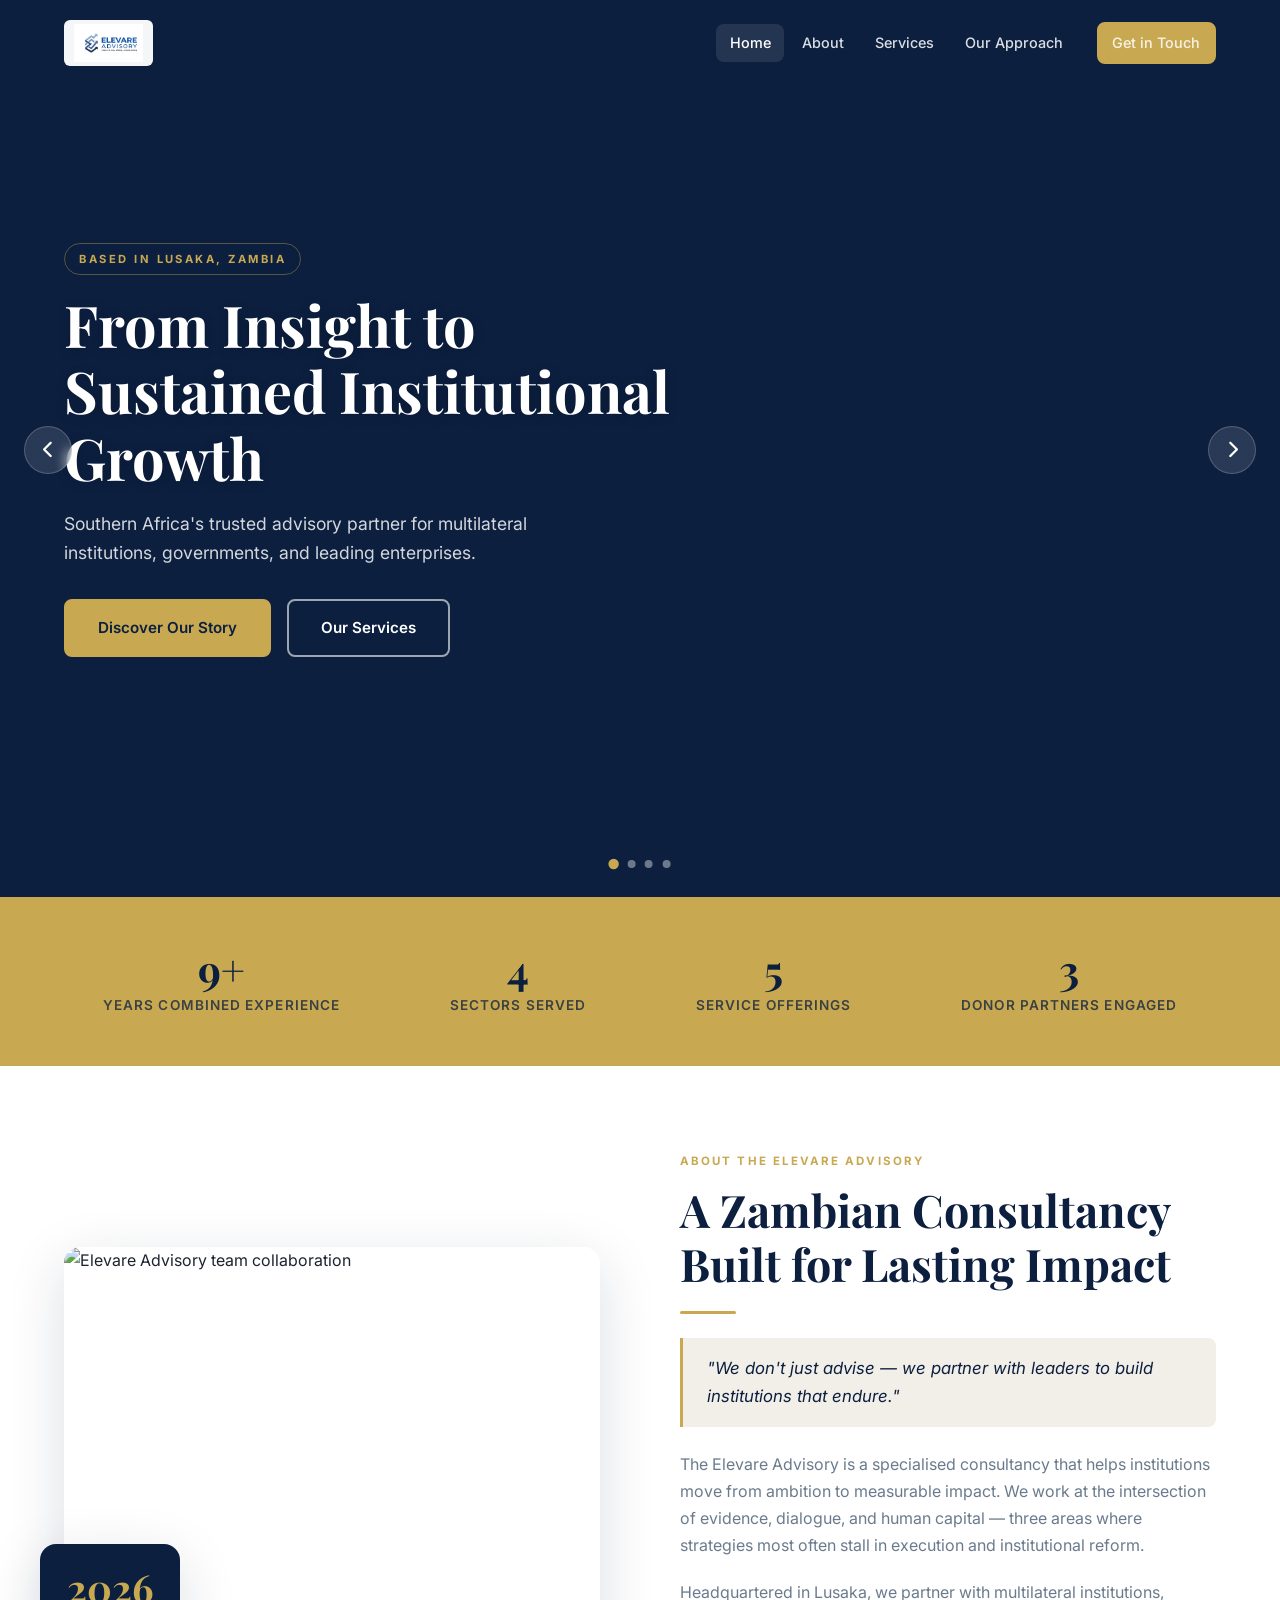
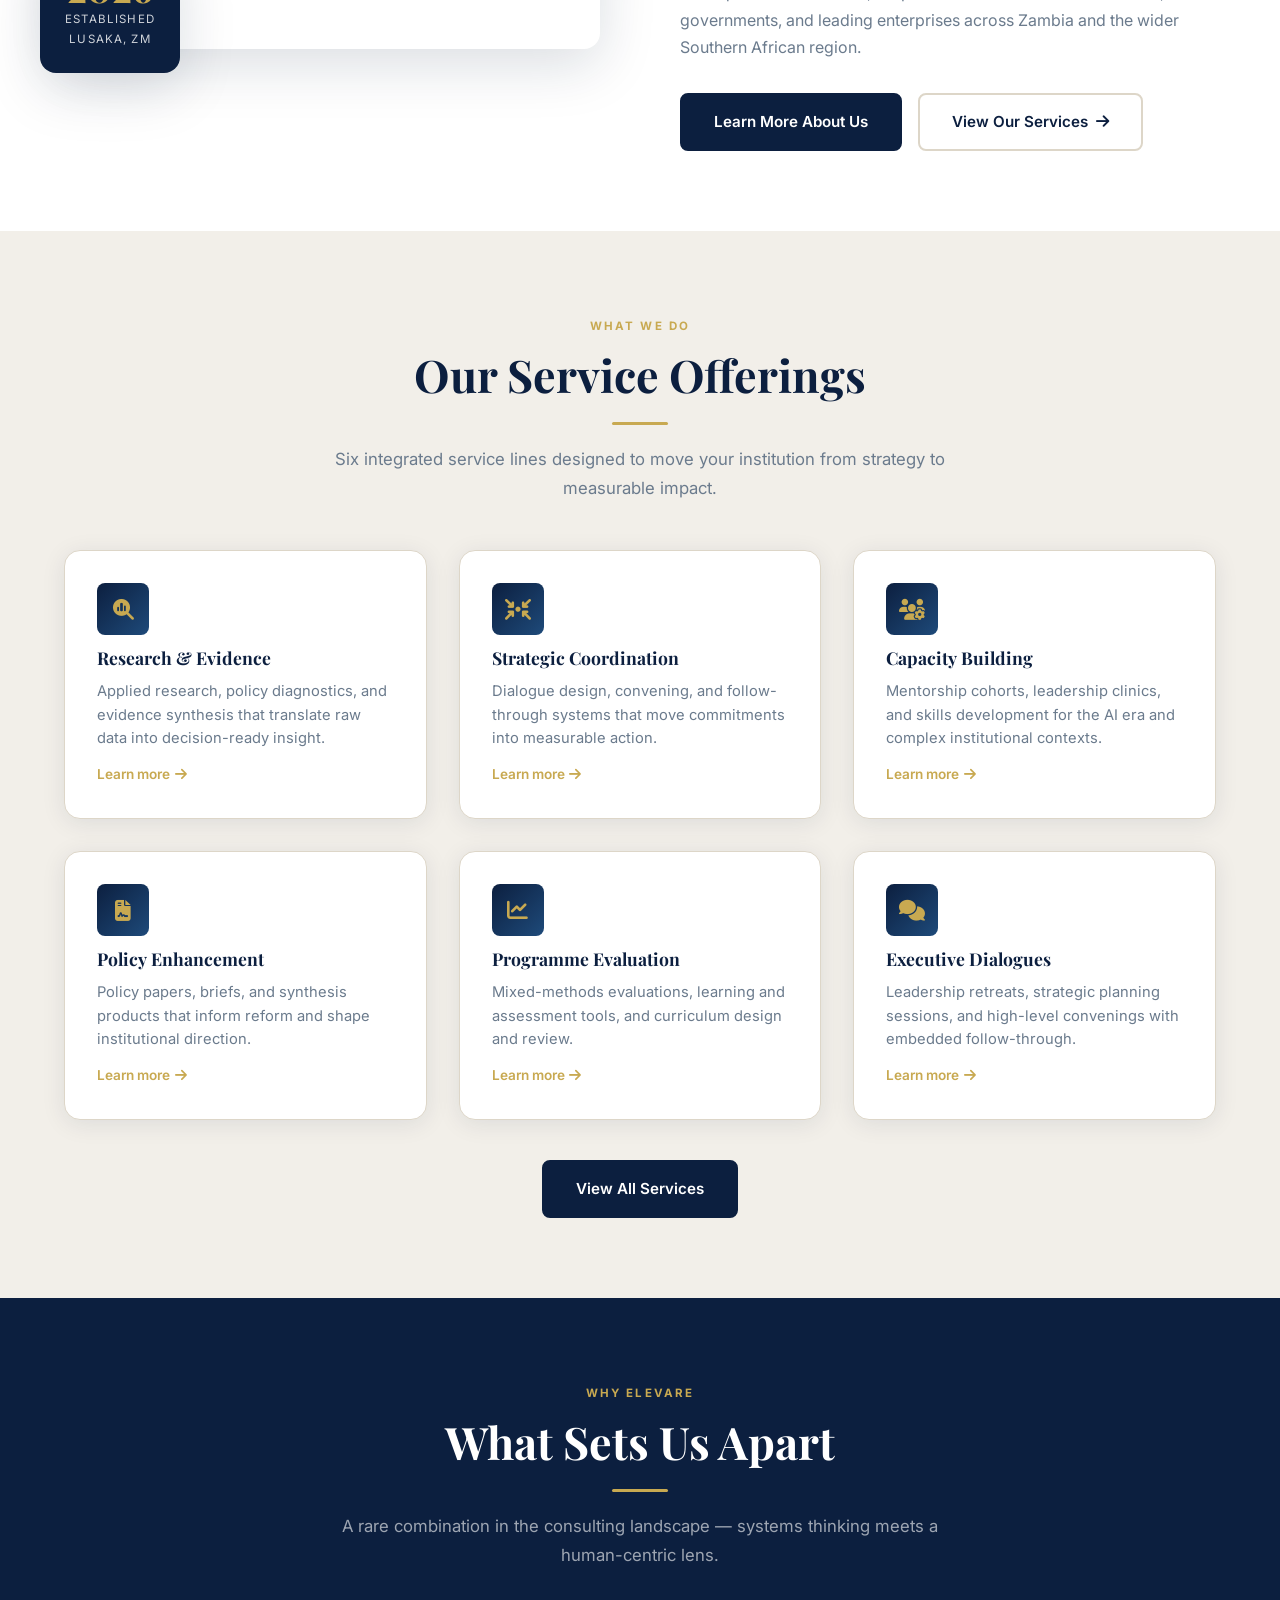
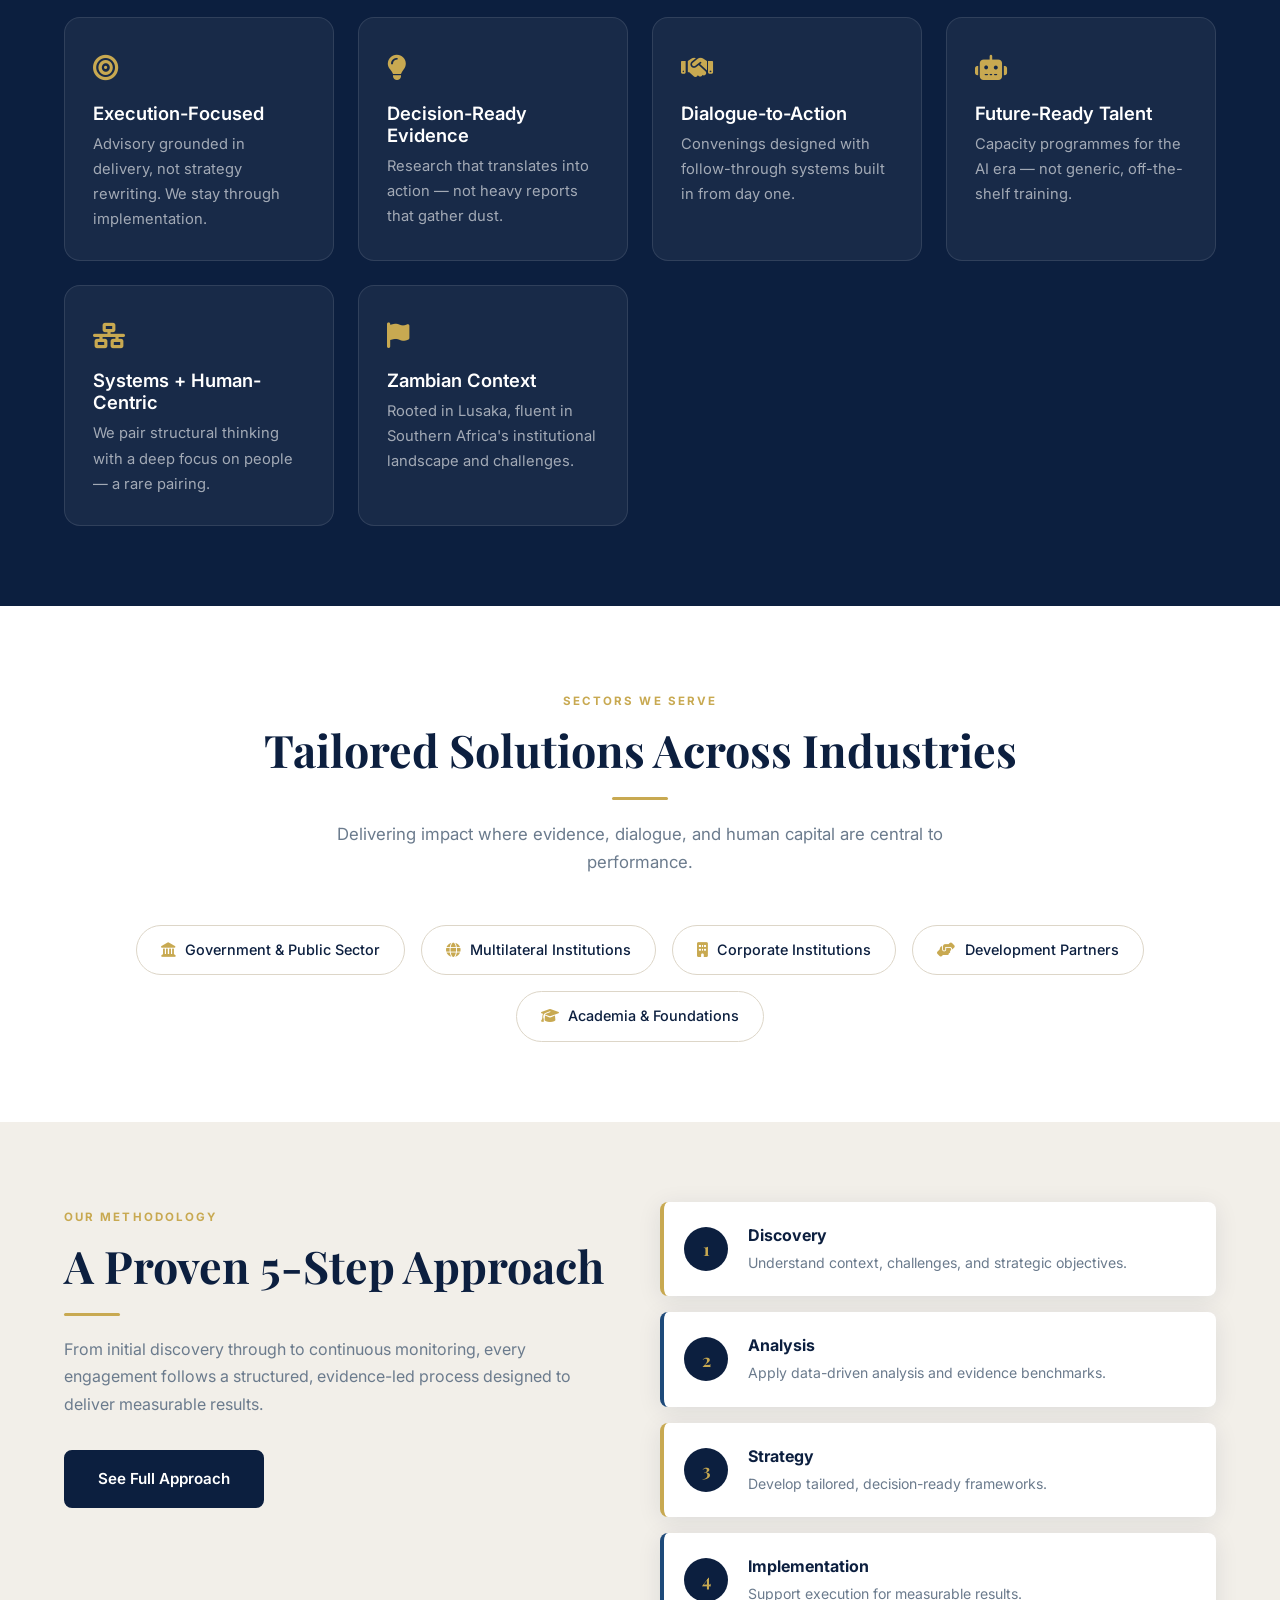
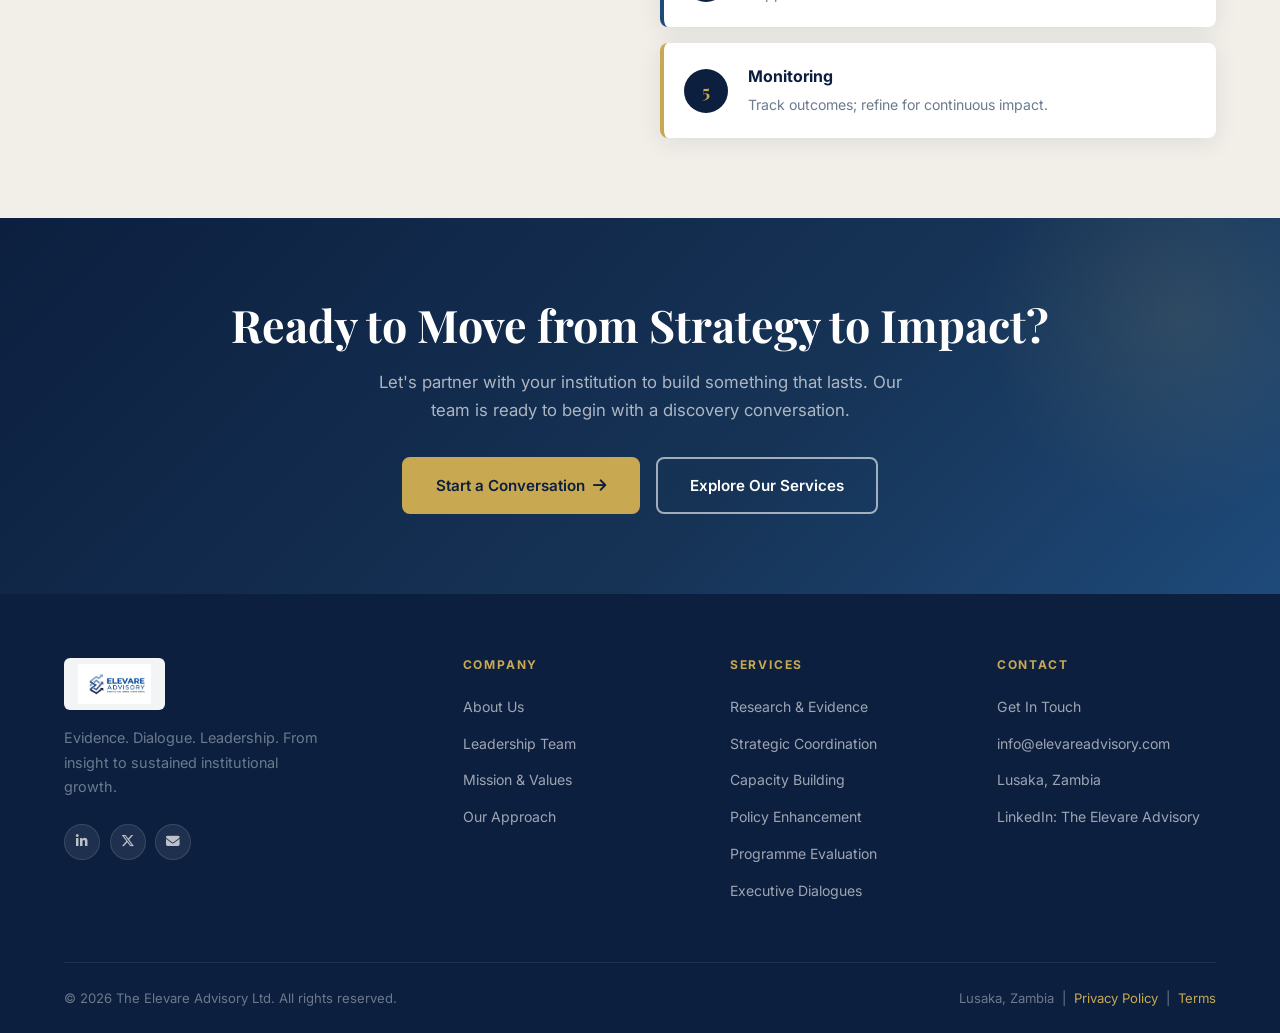
==== index.html @ 8579fd07 "Fix broken image URLs — switch to confirmed free Pexels photos All previous Unsplash slugs were eith" ====
<!DOCTYPE html>
<html lang="en">
<head>
  <meta charset="UTF-8" />
  <meta name="viewport" content="width=device-width, initial-scale=1.0" />
  <title>The Elevare Advisory — Evidence. Dialogue. Leadership.</title>
  <meta name="description" content="Zambia's premier advisory firm delivering evidence-based research, strategic coordination, and human capital development for multilateral institutions and leading enterprises." />
  <link rel="preconnect" href="https://fonts.googleapis.com" />
  <link rel="preconnect" href="https://fonts.gstatic.com" crossorigin />
  <link href="https://fonts.googleapis.com/css2?family=Playfair+Display:wght@400;500;600;700;800&family=Inter:wght@300;400;500;600;700&display=swap" rel="stylesheet" />
  <link rel="stylesheet" href="https://cdnjs.cloudflare.com/ajax/libs/font-awesome/6.5.0/css/all.min.css" />
  <link rel="stylesheet" href="css/style.css" />
</head>
<body>

  <!-- ── NAVIGATION ── -->
  <nav class="navbar">
    <div class="container">
      <div class="nav-inner">
        <a href="index.html" class="nav-logo-wrap">
          <img src="logo.jpg" alt="Elevare Advisory" class="nav-logo-img" />
        </a>
        <div class="nav-links">
          <a href="index.html">Home</a>
          <a href="about.html">About</a>
          <a href="services.html">Services</a>
          <a href="approach.html">Our Approach</a>
          <a href="contact.html" class="btn btn-primary nav-cta">Get in Touch</a>
        </div>
        <button class="hamburger" aria-label="Toggle menu">
          <span></span><span></span><span></span>
        </button>
      </div>
    </div>
  </nav>

  <!-- ── HERO SLIDESHOW ── -->
  <section class="slideshow" aria-label="Hero slideshow">

    <!-- Slide 1 – African businesspeople reviewing charts in modern office -->
    <div class="slide active" style="background-image: url('https://images.pexels.com/photos/30688596/pexels-photo-30688596.jpeg?auto=compress&cs=tinysrgb&w=1920&h=900&fit=crop');">
      <div class="slide-overlay"></div>
      <div class="slide-content">
        <div class="container">
          <div class="slide-text">
            <span class="slide-eyebrow">Based in Lusaka, Zambia</span>
            <h1 class="slide-title">From Insight to Sustained Institutional Growth</h1>
            <p class="slide-desc">Southern Africa's trusted advisory partner for multilateral institutions, governments, and leading enterprises.</p>
            <div class="slide-actions">
              <a href="about.html" class="btn btn-primary">Discover Our Story</a>
              <a href="services.html" class="btn btn-outline">Our Services</a>
            </div>
          </div>
        </div>
      </div>
    </div>

    <!-- Slide 2 – African manager with diverse staff in boardroom -->
    <div class="slide" style="background-image: url('https://images.pexels.com/photos/3869649/pexels-photo-3869649.jpeg?auto=compress&cs=tinysrgb&w=1920&h=900&fit=crop');">
      <div class="slide-overlay"></div>
      <div class="slide-content">
        <div class="container">
          <div class="slide-text">
            <span class="slide-eyebrow">Strategic Advisory</span>
            <h1 class="slide-title">We Don't Just Advise — We Partner with Leaders</h1>
            <p class="slide-desc">Building institutions that endure through evidence-based strategy, sharp coordination, and sustained follow-through.</p>
            <div class="slide-actions">
              <a href="services.html" class="btn btn-primary">Explore Services</a>
              <a href="approach.html" class="btn btn-outline">Our Approach</a>
            </div>
          </div>
        </div>
      </div>
    </div>

    <!-- Slide 3 – African businesspeople reviewing paperwork in modern office -->
    <div class="slide" style="background-image: url('https://images.pexels.com/photos/30677714/pexels-photo-30677714.jpeg?auto=compress&cs=tinysrgb&w=1920&h=900&fit=crop');">
      <div class="slide-overlay"></div>
      <div class="slide-content">
        <div class="container">
          <div class="slide-text">
            <span class="slide-eyebrow">Research &amp; Evidence</span>
            <h1 class="slide-title">Decision-Ready Evidence, Not Heavy Reports</h1>
            <p class="slide-desc">Applied research and policy diagnostics that translate raw data into actionable insight for Zambia and the Southern African region.</p>
            <div class="slide-actions">
              <a href="services.html" class="btn btn-primary">Research Services</a>
              <a href="contact.html" class="btn btn-outline">Engage Us</a>
            </div>
          </div>
        </div>
      </div>
    </div>

    <!-- Slide 4 – Panel discussion with diverse African speakers -->
    <div class="slide" style="background-image: url('https://images.pexels.com/photos/9301288/pexels-photo-9301288.jpeg?auto=compress&cs=tinysrgb&w=1920&h=900&fit=crop');">
      <div class="slide-overlay"></div>
      <div class="slide-content">
        <div class="container">
          <div class="slide-text">
            <span class="slide-eyebrow">Capacity Building</span>
            <h1 class="slide-title">Building Leaders Ready for the AI Era</h1>
            <p class="slide-desc">Mentorship cohorts, leadership clinics, and skills development programmes designed for Zambia's next generation of institutional leaders.</p>
            <div class="slide-actions">
              <a href="services.html" class="btn btn-primary">Capacity Building</a>
              <a href="contact.html" class="btn btn-outline">Start a Conversation</a>
            </div>
          </div>
        </div>
      </div>
    </div>

    <!-- Dots -->
    <div class="slide-dots">
      <button class="dot active" aria-label="Slide 1"></button>
      <button class="dot" aria-label="Slide 2"></button>
      <button class="dot" aria-label="Slide 3"></button>
      <button class="dot" aria-label="Slide 4"></button>
    </div>

    <!-- Arrows -->
    <div class="slide-arrows">
      <button class="slide-arrow slide-prev" aria-label="Previous slide"><i class="fa-solid fa-chevron-left"></i></button>
      <button class="slide-arrow slide-next" aria-label="Next slide"><i class="fa-solid fa-chevron-right"></i></button>
    </div>

    <!-- Progress bar -->
    <div class="slide-progress"><div class="slide-progress-bar"></div></div>
  </section>

  <!-- ── STATS STRIP ── -->
  <div class="stats-strip">
    <div class="container">
      <div class="stats-row">
        <div class="stat">
          <div class="stat-number" data-target="10" data-suffix="+">0+</div>
          <div class="stat-label">Years Combined Experience</div>
        </div>
        <div class="stat">
          <div class="stat-number" data-target="5" data-suffix="">0</div>
          <div class="stat-label">Sectors Served</div>
        </div>
        <div class="stat">
          <div class="stat-number" data-target="6" data-suffix="">0</div>
          <div class="stat-label">Service Offerings</div>
        </div>
        <div class="stat">
          <div class="stat-number" data-target="4" data-suffix="">0</div>
          <div class="stat-label">Donor Partners Engaged</div>
        </div>
      </div>
    </div>
  </div>

  <!-- ── ABOUT SNIPPET ── -->
  <section class="section about-section">
    <div class="container">
      <div class="grid-2">
        <div class="about-image-wrap reveal-left">
          <img class="about-image"
               src="https://images.pexels.com/photos/1367274/pexels-photo-1367274.jpeg?auto=compress&cs=tinysrgb&w=900&h=700&fit=crop"
               alt="Elevare Advisory team collaboration" loading="lazy" />
          <div class="about-badge">
            <div class="about-badge-number">2026</div>
            <div class="about-badge-label">Established<br>Lusaka, ZM</div>
          </div>
        </div>
        <div class="about-text reveal-right">
          <span class="section-label">About The Elevare Advisory</span>
          <h2 class="section-title">A Zambian Consultancy Built for Lasting Impact</h2>
          <div class="gold-line"></div>
          <blockquote>
            "We don't just advise — we partner with leaders to build institutions that endure."
          </blockquote>
          <p>The Elevare Advisory is a specialised consultancy that helps institutions move from ambition to measurable impact. We work at the intersection of evidence, dialogue, and human capital — three areas where strategies most often stall in execution and institutional reform.</p>
          <p>Headquartered in Lusaka, we partner with multilateral institutions, governments, and leading enterprises across Zambia and the wider Southern African region.</p>
          <div style="display:flex; gap:1rem; margin-top:2rem; flex-wrap:wrap;">
            <a href="about.html" class="btn btn-navy">Learn More About Us</a>
            <a href="services.html" class="btn btn-outline" style="border-color:var(--border);color:var(--navy);">View Our Services <i class="fa-solid fa-arrow-right"></i></a>
          </div>
        </div>
      </div>
    </div>
  </section>

  <!-- ── SERVICES ── -->
  <section class="section services-section">
    <div class="container">
      <div class="section-center reveal">
        <span class="section-label">What We Do</span>
        <h2 class="section-title">Our Service Offerings</h2>
        <div class="gold-line gold-line-center"></div>
        <p class="section-intro">Six integrated service lines designed to move your institution from strategy to measurable impact.</p>
      </div>
      <div class="grid-3">
        <div class="service-card reveal reveal-delay-1">
          <div class="service-icon"><i class="fa-solid fa-magnifying-glass-chart"></i></div>
          <h3>Research &amp; Evidence</h3>
          <p>Applied research, policy diagnostics, and evidence synthesis that translate raw data into decision-ready insight.</p>
          <a href="services.html" class="learn-more">Learn more <i class="fa-solid fa-arrow-right"></i></a>
        </div>
        <div class="service-card reveal reveal-delay-2">
          <div class="service-icon"><i class="fa-solid fa-arrows-to-circle"></i></div>
          <h3>Strategic Coordination</h3>
          <p>Dialogue design, convening, and follow-through systems that move commitments into measurable action.</p>
          <a href="services.html" class="learn-more">Learn more <i class="fa-solid fa-arrow-right"></i></a>
        </div>
        <div class="service-card reveal reveal-delay-3">
          <div class="service-icon"><i class="fa-solid fa-users-gear"></i></div>
          <h3>Capacity Building</h3>
          <p>Mentorship cohorts, leadership clinics, and skills development for the AI era and complex institutional contexts.</p>
          <a href="services.html" class="learn-more">Learn more <i class="fa-solid fa-arrow-right"></i></a>
        </div>
        <div class="service-card reveal reveal-delay-1">
          <div class="service-icon"><i class="fa-solid fa-file-contract"></i></div>
          <h3>Policy Enhancement</h3>
          <p>Policy papers, briefs, and synthesis products that inform reform and shape institutional direction.</p>
          <a href="services.html" class="learn-more">Learn more <i class="fa-solid fa-arrow-right"></i></a>
        </div>
        <div class="service-card reveal reveal-delay-2">
          <div class="service-icon"><i class="fa-solid fa-chart-line"></i></div>
          <h3>Programme Evaluation</h3>
          <p>Mixed-methods evaluations, learning and assessment tools, and curriculum design and review.</p>
          <a href="services.html" class="learn-more">Learn more <i class="fa-solid fa-arrow-right"></i></a>
        </div>
        <div class="service-card reveal reveal-delay-3">
          <div class="service-icon"><i class="fa-solid fa-comments"></i></div>
          <h3>Executive Dialogues</h3>
          <p>Leadership retreats, strategic planning sessions, and high-level convenings with embedded follow-through.</p>
          <a href="services.html" class="learn-more">Learn more <i class="fa-solid fa-arrow-right"></i></a>
        </div>
      </div>
      <div style="text-align:center; margin-top:2.5rem;" class="reveal">
        <a href="services.html" class="btn btn-navy">View All Services</a>
      </div>
    </div>
  </section>

  <!-- ── WHY CHOOSE US ── -->
  <section class="section why-section">
    <div class="container">
      <div class="section-center reveal">
        <span class="section-label">Why Elevare</span>
        <h2 class="section-title" style="color:var(--white);">What Sets Us Apart</h2>
        <div class="gold-line gold-line-center"></div>
        <p class="section-intro">A rare combination in the consulting landscape — systems thinking meets a human-centric lens.</p>
      </div>
      <div class="why-grid">
        <div class="why-card reveal reveal-delay-1">
          <div class="why-icon"><i class="fa-solid fa-bullseye"></i></div>
          <h4>Execution-Focused</h4>
          <p>Advisory grounded in delivery, not strategy rewriting. We stay through implementation.</p>
        </div>
        <div class="why-card reveal reveal-delay-2">
          <div class="why-icon"><i class="fa-solid fa-lightbulb"></i></div>
          <h4>Decision-Ready Evidence</h4>
          <p>Research that translates into action — not heavy reports that gather dust.</p>
        </div>
        <div class="why-card reveal reveal-delay-3">
          <div class="why-icon"><i class="fa-solid fa-handshake"></i></div>
          <h4>Dialogue-to-Action</h4>
          <p>Convenings designed with follow-through systems built in from day one.</p>
        </div>
        <div class="why-card reveal reveal-delay-4">
          <div class="why-icon"><i class="fa-solid fa-robot"></i></div>
          <h4>Future-Ready Talent</h4>
          <p>Capacity programmes for the AI era — not generic, off-the-shelf training.</p>
        </div>
        <div class="why-card reveal reveal-delay-5">
          <div class="why-icon"><i class="fa-solid fa-network-wired"></i></div>
          <h4>Systems + Human-Centric</h4>
          <p>We pair structural thinking with a deep focus on people — a rare pairing.</p>
        </div>
        <div class="why-card reveal reveal-delay-1">
          <div class="why-icon"><i class="fa-solid fa-flag"></i></div>
          <h4>Zambian Context</h4>
          <p>Rooted in Lusaka, fluent in Southern Africa's institutional landscape and challenges.</p>
        </div>
      </div>
    </div>
  </section>

  <!-- ── SECTORS ── -->
  <section class="section sectors-section">
    <div class="container section-center">
      <span class="section-label reveal">Sectors We Serve</span>
      <h2 class="section-title reveal">Tailored Solutions Across Industries</h2>
      <div class="gold-line gold-line-center reveal"></div>
      <p class="section-intro reveal">Delivering impact where evidence, dialogue, and human capital are central to performance.</p>
      <div class="sectors-row">
        <div class="sector-chip reveal reveal-delay-1"><i class="fa-solid fa-landmark"></i> Government &amp; Public Sector</div>
        <div class="sector-chip reveal reveal-delay-2"><i class="fa-solid fa-globe"></i> Multilateral Institutions</div>
        <div class="sector-chip reveal reveal-delay-3"><i class="fa-solid fa-building"></i> Corporate Institutions</div>
        <div class="sector-chip reveal reveal-delay-4"><i class="fa-solid fa-hands-helping"></i> Development Partners</div>
        <div class="sector-chip reveal reveal-delay-5"><i class="fa-solid fa-graduation-cap"></i> Academia &amp; Foundations</div>
      </div>
    </div>
  </section>

  <!-- ── OUR APPROACH TEASER ── -->
  <section class="section approach-section" style="background:var(--light);">
    <div class="container">
      <div class="grid-2" style="align-items:start;">
        <div class="reveal-left">
          <span class="section-label">Our Methodology</span>
          <h2 class="section-title">A Proven 5-Step Approach</h2>
          <div class="gold-line"></div>
          <p style="margin-bottom:2rem;">From initial discovery through to continuous monitoring, every engagement follows a structured, evidence-led process designed to deliver measurable results.</p>
          <a href="approach.html" class="btn btn-navy">See Full Approach</a>
        </div>
        <div class="reveal-right">
          <div style="display:flex;flex-direction:column;gap:1rem;">
            <div style="display:flex;align-items:center;gap:1.25rem;background:var(--white);border-radius:var(--radius);padding:1.25rem;box-shadow:var(--shadow);border-left:4px solid var(--gold);">
              <div style="width:44px;height:44px;border-radius:50%;background:var(--navy);color:var(--gold);font-family:'Playfair Display',serif;font-weight:700;font-size:1.1rem;display:flex;align-items:center;justify-content:center;flex-shrink:0;">1</div>
              <div><strong style="color:var(--navy);">Discovery</strong><br><span style="font-size:0.88rem;color:var(--muted);">Understand context, challenges, and strategic objectives.</span></div>
            </div>
            <div style="display:flex;align-items:center;gap:1.25rem;background:var(--white);border-radius:var(--radius);padding:1.25rem;box-shadow:var(--shadow);border-left:4px solid var(--navy-light);">
              <div style="width:44px;height:44px;border-radius:50%;background:var(--navy);color:var(--gold);font-family:'Playfair Display',serif;font-weight:700;font-size:1.1rem;display:flex;align-items:center;justify-content:center;flex-shrink:0;">2</div>
              <div><strong style="color:var(--navy);">Analysis</strong><br><span style="font-size:0.88rem;color:var(--muted);">Apply data-driven analysis and evidence benchmarks.</span></div>
            </div>
            <div style="display:flex;align-items:center;gap:1.25rem;background:var(--white);border-radius:var(--radius);padding:1.25rem;box-shadow:var(--shadow);border-left:4px solid var(--gold);">
              <div style="width:44px;height:44px;border-radius:50%;background:var(--navy);color:var(--gold);font-family:'Playfair Display',serif;font-weight:700;font-size:1.1rem;display:flex;align-items:center;justify-content:center;flex-shrink:0;">3</div>
              <div><strong style="color:var(--navy);">Strategy</strong><br><span style="font-size:0.88rem;color:var(--muted);">Develop tailored, decision-ready frameworks.</span></div>
            </div>
            <div style="display:flex;align-items:center;gap:1.25rem;background:var(--white);border-radius:var(--radius);padding:1.25rem;box-shadow:var(--shadow);border-left:4px solid var(--navy-light);">
              <div style="width:44px;height:44px;border-radius:50%;background:var(--navy);color:var(--gold);font-family:'Playfair Display',serif;font-weight:700;font-size:1.1rem;display:flex;align-items:center;justify-content:center;flex-shrink:0;">4</div>
              <div><strong style="color:var(--navy);">Implementation</strong><br><span style="font-size:0.88rem;color:var(--muted);">Support execution for measurable results.</span></div>
            </div>
            <div style="display:flex;align-items:center;gap:1.25rem;background:var(--white);border-radius:var(--radius);padding:1.25rem;box-shadow:var(--shadow);border-left:4px solid var(--gold);">
              <div style="width:44px;height:44px;border-radius:50%;background:var(--navy);color:var(--gold);font-family:'Playfair Display',serif;font-weight:700;font-size:1.1rem;display:flex;align-items:center;justify-content:center;flex-shrink:0;">5</div>
              <div><strong style="color:var(--navy);">Monitoring</strong><br><span style="font-size:0.88rem;color:var(--muted);">Track outcomes; refine for continuous impact.</span></div>
            </div>
          </div>
        </div>
      </div>
    </div>
  </section>

  <!-- ── CTA BANNER ── -->
  <section class="cta-banner reveal">
    <div class="container">
      <h2>Ready to Move from Strategy to Impact?</h2>
      <p>Let's partner with your institution to build something that lasts. Our team is ready to begin with a discovery conversation.</p>
      <div class="cta-actions">
        <a href="contact.html" class="btn btn-primary">Start a Conversation <i class="fa-solid fa-arrow-right"></i></a>
        <a href="services.html" class="btn btn-outline">Explore Our Services</a>
      </div>
    </div>
  </section>

  <!-- ── FOOTER ── -->
  <footer class="footer">
    <div class="container">
      <div class="footer-grid">
        <div class="footer-brand">
          <img src="logo.jpg" alt="Elevare Advisory" class="footer-logo-img" />
          <p class="footer-tagline">Evidence. Dialogue. Leadership. From insight to sustained institutional growth.</p>
          <div class="footer-social">
            <a href="#" class="social-btn" aria-label="LinkedIn"><i class="fa-brands fa-linkedin-in"></i></a>
            <a href="#" class="social-btn" aria-label="Twitter/X"><i class="fa-brands fa-x-twitter"></i></a>
            <a href="#" class="social-btn" aria-label="Email"><i class="fa-solid fa-envelope"></i></a>
          </div>
        </div>
        <div class="footer-col">
          <h5>Company</h5>
          <ul>
            <li><a href="about.html">About Us</a></li>
            <li><a href="about.html#team">Leadership Team</a></li>
            <li><a href="about.html#values">Mission &amp; Values</a></li>
            <li><a href="approach.html">Our Approach</a></li>
          </ul>
        </div>
        <div class="footer-col">
          <h5>Services</h5>
          <ul>
            <li><a href="services.html">Research &amp; Evidence</a></li>
            <li><a href="services.html">Strategic Coordination</a></li>
            <li><a href="services.html">Capacity Building</a></li>
            <li><a href="services.html">Policy Enhancement</a></li>
            <li><a href="services.html">Programme Evaluation</a></li>
            <li><a href="services.html">Executive Dialogues</a></li>
          </ul>
        </div>
        <div class="footer-col">
          <h5>Contact</h5>
          <ul>
            <li><a href="contact.html">Get In Touch</a></li>
            <li><a href="mailto:info@elevareadvisory.com">info@elevareadvisory.com</a></li>
            <li><a href="#">Lusaka, Zambia</a></li>
            <li><a href="#">LinkedIn: The Elevare Advisory</a></li>
          </ul>
        </div>
      </div>
      <div class="footer-bottom">
        <span>&copy; 2026 The Elevare Advisory Ltd. All rights reserved.</span>
        <span>Lusaka, Zambia &nbsp;|&nbsp; <a href="#">Privacy Policy</a> &nbsp;|&nbsp; <a href="#">Terms</a></span>
      </div>
    </div>
  </footer>

  <script src="js/main.js"></script>
</body>
</html>
---- css/style.css ----
/* ============================================
   THE ELEVARE ADVISORY — Main Stylesheet
   ============================================ */

*, *::before, *::after { box-sizing: border-box; margin: 0; padding: 0; }
html { scroll-behavior: smooth; font-size: 16px; }
body { font-family: 'Inter', sans-serif; color: #1C2430; background: #FAFAF8; line-height: 1.7; -webkit-font-smoothing: antialiased; }
img { max-width: 100%; height: auto; display: block; }
a { text-decoration: none; color: inherit; }
ul { list-style: none; }

/* ── Variables ── */
:root {
  --navy:        #0C1F3F;
  --navy-mid:    #163356;
  --navy-light:  #1E4A7A;
  --gold:        #C8A951;
  --gold-light:  #E8CC7A;
  --gold-dim:    #A8892C;
  --cream:       #FAFAF8;
  --light:       #F2EFE9;
  --border:      #DDD6C8;
  --text:        #1C2430;
  --muted:       #6B7B8D;
  --white:       #FFFFFF;
  --shadow:      0 4px 24px rgba(12,31,63,0.09);
  --shadow-lg:   0 16px 56px rgba(12,31,63,0.15);
  --radius:      8px;
  --radius-lg:   16px;
  --transition:  0.3s ease;
  --max-width:   1200px;
}

/* ── Typography ── */
h1, h2, h3, h4, h5 {
  font-family: 'Playfair Display', serif;
  line-height: 1.2;
  color: var(--navy);
}
h1 { font-size: clamp(2.2rem, 5vw, 3.8rem); }
h2 { font-size: clamp(1.8rem, 3.5vw, 2.8rem); }
h3 { font-size: clamp(1.2rem, 2.5vw, 1.6rem); }
h4 { font-size: 1.15rem; font-family: 'Inter', sans-serif; font-weight: 600; }
p  { color: var(--muted); font-size: 1rem; }

.section-label {
  display: inline-block;
  font-size: 0.72rem;
  font-weight: 700;
  letter-spacing: 0.18em;
  text-transform: uppercase;
  color: var(--gold);
  margin-bottom: 0.75rem;
}
.section-title { margin-bottom: 1rem; }
.section-intro  { color: var(--muted); font-size: 1.05rem; max-width: 620px; margin: 0 auto 3rem; }

/* ── Layout ── */
.container { width: 100%; max-width: var(--max-width); margin: 0 auto; padding: 0 1.5rem; }
.section    { padding: 5rem 0; }
.section-sm { padding: 3.5rem 0; }
.section-center { text-align: center; }
.grid-2 { display: grid; grid-template-columns: 1fr 1fr; gap: 2.5rem; align-items: center; }
.grid-3 { display: grid; grid-template-columns: repeat(3, 1fr); gap: 2rem; }
.grid-4 { display: grid; grid-template-columns: repeat(4, 1fr); gap: 2rem; }

/* ── Buttons ── */
.btn {
  display: inline-flex; align-items: center; gap: 0.5rem;
  padding: 0.875rem 2rem;
  border-radius: var(--radius);
  font-weight: 600; font-size: 0.95rem;
  cursor: pointer; border: 2px solid transparent;
  transition: var(--transition); white-space: nowrap;
}
.btn-primary {
  background: var(--gold); color: var(--navy);
  border-color: var(--gold);
}
.btn-primary:hover { background: var(--gold-dim); border-color: var(--gold-dim); transform: translateY(-2px); box-shadow: 0 8px 24px rgba(200,169,81,0.35); }
.btn-outline {
  background: transparent; color: var(--white);
  border-color: rgba(255,255,255,0.6);
}
.btn-outline:hover { background: rgba(255,255,255,0.1); border-color: var(--white); }
.btn-navy {
  background: var(--navy); color: var(--white);
  border-color: var(--navy);
}
.btn-navy:hover { background: var(--navy-mid); transform: translateY(-2px); }

/* ── Logo ── */
.nav-logo-wrap {
  display: block;
  background: rgba(255,255,255,0.96);
  border-radius: 6px;
  padding: 4px 10px;
  line-height: 0;
  transition: var(--transition);
  flex-shrink: 0;
}
.nav-logo-wrap:hover { background: white; box-shadow: 0 2px 12px rgba(0,0,0,0.15); }
.nav-logo-img { height: 38px; width: auto; display: block; }
.footer-logo-img {
  height: 52px; width: auto;
  background: rgba(255,255,255,0.95);
  border-radius: 6px; padding: 6px 14px;
  display: block; margin-bottom: 1rem;
}

/* ── Navigation ── */
.navbar {
  position: fixed; top: 0; left: 0; right: 0; z-index: 1000;
  padding: 1.25rem 0;
  transition: background 0.4s ease, box-shadow 0.4s ease, padding 0.4s ease;
}
.navbar.scrolled {
  background: var(--navy);
  box-shadow: 0 4px 24px rgba(0,0,0,0.25);
  padding: 0.75rem 0;
}
.nav-inner {
  display: flex; align-items: center; justify-content: space-between;
}
.nav-logo {
  display: flex; flex-direction: column; line-height: 1;
}
.nav-logo-name {
  font-family: 'Playfair Display', serif;
  font-size: 1.45rem; font-weight: 700;
  color: var(--white); letter-spacing: 0.01em;
}
.nav-logo-tag {
  font-size: 0.6rem; font-weight: 600;
  letter-spacing: 0.22em; text-transform: uppercase;
  color: var(--gold); margin-top: 1px;
}
.nav-links {
  display: flex; align-items: center; gap: 0.25rem;
}
.nav-links a {
  color: rgba(255,255,255,0.85);
  font-size: 0.9rem; font-weight: 500;
  padding: 0.4rem 0.85rem;
  border-radius: var(--radius);
  transition: var(--transition);
}
.nav-links a:hover, .nav-links a.active {
  color: var(--white);
  background: rgba(255,255,255,0.1);
}
.nav-cta { margin-left: 1rem; }
.hamburger { display: none; flex-direction: column; gap: 5px; cursor: pointer; padding: 4px; }
.hamburger span { display: block; width: 24px; height: 2px; background: var(--white); border-radius: 2px; transition: var(--transition); }

/* ── Slideshow / Hero ── */
.slideshow {
  position: relative; width: 100%; height: 100vh; min-height: 600px;
  overflow: hidden; background: var(--navy);
}
.slide {
  position: absolute; inset: 0;
  opacity: 0; transition: opacity 1s ease;
  background-size: cover; background-position: center;
}
.slide.active { opacity: 1; }
.slide-overlay {
  position: absolute; inset: 0;
  background: linear-gradient(135deg, rgba(12,31,63,0.82) 0%, rgba(12,31,63,0.55) 60%, rgba(12,31,63,0.35) 100%);
}
.slide-content {
  position: absolute; bottom: 0; left: 0; right: 0; top: 0;
  display: flex; align-items: center;
}
.slide-content .container { width: 100%; }
.slide-text { max-width: 680px; }
.slide-eyebrow {
  display: inline-block; font-size: 0.7rem; font-weight: 700;
  letter-spacing: 0.22em; text-transform: uppercase;
  color: var(--gold); margin-bottom: 1rem;
  padding: 0.35rem 0.9rem;
  border: 1px solid rgba(200,169,81,0.4);
  border-radius: 100px;
  backdrop-filter: blur(4px);
}
.slide-title {
  font-family: 'Playfair Display', serif;
  font-size: clamp(2rem, 5vw, 3.6rem);
  color: var(--white); line-height: 1.15;
  margin-bottom: 1.2rem;
  text-shadow: 0 2px 12px rgba(0,0,0,0.2);
}
.slide-desc {
  font-size: 1.1rem; color: rgba(255,255,255,0.82);
  margin-bottom: 2rem; max-width: 520px; line-height: 1.65;
}
.slide-actions { display: flex; gap: 1rem; flex-wrap: wrap; }

/* Slideshow controls */
.slide-dots {
  position: absolute; bottom: 2rem; left: 50%; transform: translateX(-50%);
  display: flex; gap: 0.6rem; z-index: 10;
}
.dot {
  width: 8px; height: 8px; border-radius: 50%;
  background: rgba(255,255,255,0.4);
  cursor: pointer; transition: var(--transition);
  border: none;
}
.dot.active { background: var(--gold); transform: scale(1.3); }
.slide-arrows {
  position: absolute; top: 50%; transform: translateY(-50%);
  width: 100%; display: flex; justify-content: space-between;
  padding: 0 1.5rem; z-index: 10; pointer-events: none;
}
.slide-arrow {
  pointer-events: all;
  width: 48px; height: 48px; border-radius: 50%;
  background: rgba(255,255,255,0.12);
  backdrop-filter: blur(6px);
  border: 1px solid rgba(255,255,255,0.2);
  color: var(--white); font-size: 1.1rem;
  display: flex; align-items: center; justify-content: center;
  cursor: pointer; transition: var(--transition);
}
.slide-arrow:hover { background: var(--gold); border-color: var(--gold); color: var(--navy); }
.slide-progress {
  position: absolute; bottom: 0; left: 0; right: 0; height: 3px;
  background: rgba(255,255,255,0.15); z-index: 10;
}
.slide-progress-bar {
  height: 100%; background: var(--gold);
  width: 0%; transition: width linear;
}

/* ── Page Hero (inner pages) ── */
.page-hero {
  background: var(--navy);
  padding: 9rem 0 4rem;
  text-align: center;
  position: relative; overflow: hidden;
}
.page-hero::before {
  content: '';
  position: absolute; inset: 0;
  background: radial-gradient(ellipse at 70% 50%, rgba(200,169,81,0.08) 0%, transparent 60%);
}
.page-hero-title { color: var(--white); position: relative; margin-bottom: 1rem; }
.page-hero-sub { color: rgba(255,255,255,0.65); font-size: 1.1rem; max-width: 580px; margin: 0 auto; position: relative; }
.breadcrumb {
  position: relative; margin-bottom: 1.5rem;
  font-size: 0.82rem; color: rgba(255,255,255,0.5);
}
.breadcrumb a { color: var(--gold); }
.breadcrumb span { margin: 0 0.4rem; }

/* ── About Snippet ── */
.about-section { background: var(--white); }
.about-section .grid-2 { gap: 5rem; }
.about-image-wrap { position: relative; }
.about-image {
  width: 100%; aspect-ratio: 4/3;
  object-fit: cover; border-radius: var(--radius-lg);
  box-shadow: var(--shadow-lg);
}
.about-badge {
  position: absolute; bottom: -1.5rem; left: -1.5rem;
  background: var(--navy); color: var(--white);
  padding: 1.5rem; border-radius: var(--radius-lg);
  box-shadow: var(--shadow-lg); text-align: center;
  min-width: 140px;
}
.about-badge-number { font-size: 2.4rem; font-weight: 700; color: var(--gold); font-family: 'Playfair Display', serif; line-height: 1; }
.about-badge-label { font-size: 0.72rem; text-transform: uppercase; letter-spacing: 0.1em; margin-top: 0.25rem; opacity: 0.8; }
.about-text .section-label { margin-top: 0; }
.about-text p { margin-bottom: 1.25rem; }
.about-text blockquote {
  border-left: 3px solid var(--gold);
  padding: 1rem 1.5rem;
  margin: 1.5rem 0;
  background: var(--light);
  border-radius: 0 var(--radius) var(--radius) 0;
  font-style: italic; color: var(--navy); font-size: 1.05rem;
}

/* ── Services ── */
.services-section { background: var(--light); }
.service-card {
  background: var(--white);
  border-radius: var(--radius-lg);
  padding: 2rem;
  box-shadow: var(--shadow);
  transition: var(--transition);
  border: 1px solid var(--border);
  display: flex; flex-direction: column; gap: 0.75rem;
}
.service-card:hover {
  transform: translateY(-6px);
  box-shadow: var(--shadow-lg);
  border-color: var(--gold);
}
.service-icon {
  width: 52px; height: 52px; border-radius: var(--radius);
  background: linear-gradient(135deg, var(--navy), var(--navy-light));
  display: flex; align-items: center; justify-content: center;
  font-size: 1.3rem; color: var(--gold); flex-shrink: 0;
}
.service-card h3 { font-size: 1.1rem; color: var(--navy); margin: 0; }
.service-card p  { font-size: 0.92rem; line-height: 1.6; flex: 1; }
.service-card .learn-more {
  font-size: 0.85rem; font-weight: 600;
  color: var(--gold); display: flex; align-items: center; gap: 0.3rem;
  transition: gap var(--transition);
}
.service-card:hover .learn-more { gap: 0.6rem; }

/* ── Why Choose Us ── */
.why-section { background: var(--navy); }
.why-section .section-label { color: var(--gold); }
.why-section .section-title { color: var(--white); }
.why-section .section-intro { color: rgba(255,255,255,0.6); }
.why-grid { display: grid; grid-template-columns: repeat(auto-fit, minmax(240px,1fr)); gap: 1.5rem; margin-top: 3rem; }
.why-card {
  background: rgba(255,255,255,0.05);
  border: 1px solid rgba(255,255,255,0.1);
  border-radius: var(--radius-lg); padding: 1.75rem;
  transition: var(--transition);
}
.why-card:hover { background: rgba(255,255,255,0.09); border-color: rgba(200,169,81,0.4); }
.why-icon { font-size: 1.6rem; color: var(--gold); margin-bottom: 0.75rem; }
.why-card h4 { color: var(--white); margin-bottom: 0.5rem; }
.why-card p  { color: rgba(255,255,255,0.6); font-size: 0.92rem; }

/* ── Sectors ── */
.sectors-section { background: var(--white); }
.sectors-row { display: flex; flex-wrap: wrap; gap: 1rem; justify-content: center; margin-top: 2.5rem; }
.sector-chip {
  display: flex; align-items: center; gap: 0.6rem;
  padding: 0.75rem 1.5rem;
  border: 1.5px solid var(--border);
  border-radius: 100px;
  font-weight: 500; font-size: 0.9rem; color: var(--navy);
  background: var(--white);
  transition: var(--transition); cursor: default;
}
.sector-chip i { color: var(--gold); }
.sector-chip:hover { border-color: var(--gold); background: var(--light); }

/* ── Approach ── */
.approach-section { background: var(--cream); }
.approach-steps { display: flex; flex-direction: column; gap: 0; position: relative; }
.approach-steps::before {
  content: '';
  position: absolute; left: 28px; top: 56px; bottom: 56px;
  width: 2px; background: linear-gradient(to bottom, var(--gold), var(--navy-light));
}
.approach-step {
  display: flex; gap: 2rem; align-items: flex-start;
  padding: 2rem 0; position: relative;
}
.step-number {
  width: 56px; height: 56px; border-radius: 50%; flex-shrink: 0;
  background: var(--navy);
  display: flex; align-items: center; justify-content: center;
  font-family: 'Playfair Display', serif;
  font-size: 1.2rem; font-weight: 700; color: var(--gold);
  border: 3px solid var(--gold); position: relative; z-index: 1;
  box-shadow: 0 0 0 6px var(--cream);
}
.step-body h3 { color: var(--navy); margin-bottom: 0.4rem; font-size: 1.15rem; }
.step-body p  { font-size: 0.95rem; }

/* ── Team ── */
.team-section { background: var(--light); }
.team-grid { display: grid; grid-template-columns: repeat(auto-fit, minmax(280px, 1fr)); gap: 2rem; margin-top: 3rem; }
.team-card {
  background: var(--white); border-radius: var(--radius-lg);
  overflow: hidden; box-shadow: var(--shadow);
  transition: var(--transition);
  border: 1px solid var(--border);
}
.team-card:hover { transform: translateY(-4px); box-shadow: var(--shadow-lg); }
.team-avatar {
  width: 100%; height: 220px;
  background: linear-gradient(135deg, var(--navy), var(--navy-light));
  display: flex; align-items: center; justify-content: center;
  font-family: 'Playfair Display', serif;
  font-size: 3rem; font-weight: 700; color: var(--gold);
  letter-spacing: 0.05em;
}
.team-info { padding: 1.5rem; }
.team-info h3 { font-size: 1.15rem; margin-bottom: 0.25rem; }
.team-role { font-size: 0.8rem; font-weight: 600; text-transform: uppercase; letter-spacing: 0.1em; color: var(--gold); margin-bottom: 0.75rem; }
.team-info p  { font-size: 0.9rem; }

/* ── MVV ── */
.mvv-section { background: var(--white); }
.mvv-grid { display: grid; grid-template-columns: repeat(3, 1fr); gap: 2rem; margin-top: 3rem; }
.mvv-card {
  padding: 2.5rem 2rem;
  border-radius: var(--radius-lg);
  border-top: 4px solid var(--gold);
  background: var(--light);
  transition: var(--transition);
}
.mvv-card:hover { box-shadow: var(--shadow); }
.mvv-card-type { font-size: 0.7rem; font-weight: 700; letter-spacing: 0.18em; text-transform: uppercase; color: var(--gold); margin-bottom: 0.5rem; }
.mvv-card h3 { margin-bottom: 1rem; color: var(--navy); }
.mvv-card p  { font-size: 0.95rem; }
.mvv-values-list { display: flex; flex-direction: column; gap: 0.5rem; }
.mvv-values-list li {
  display: flex; align-items: flex-start; gap: 0.5rem;
  font-size: 0.92rem; color: var(--muted);
}
.mvv-values-list li i { color: var(--gold); margin-top: 4px; flex-shrink: 0; }

/* ── CTA Banner ── */
.cta-banner {
  background: linear-gradient(135deg, var(--navy) 0%, var(--navy-mid) 60%, var(--navy-light) 100%);
  padding: 5rem 0; text-align: center; position: relative; overflow: hidden;
}
.cta-banner::before {
  content: '';
  position: absolute; top: -100px; right: -100px;
  width: 400px; height: 400px; border-radius: 50%;
  background: radial-gradient(circle, rgba(200,169,81,0.12), transparent 70%);
}
.cta-banner h2 { color: var(--white); margin-bottom: 1rem; }
.cta-banner p  { color: rgba(255,255,255,0.65); max-width: 540px; margin: 0 auto 2rem; font-size: 1.05rem; }
.cta-actions  { display: flex; gap: 1rem; justify-content: center; flex-wrap: wrap; }

/* ── Stats ── */
.stats-strip { background: var(--gold); padding: 3rem 0; }
.stats-row { display: flex; justify-content: space-around; flex-wrap: wrap; gap: 2rem; }
.stat { text-align: center; }
.stat-number { font-family: 'Playfair Display', serif; font-size: 2.6rem; font-weight: 700; color: var(--navy); line-height: 1; }
.stat-label  { font-size: 0.85rem; font-weight: 600; color: var(--navy); opacity: 0.75; margin-top: 0.3rem; text-transform: uppercase; letter-spacing: 0.08em; }

/* ── Contact ── */
.contact-section { background: var(--white); }
.contact-grid { display: grid; grid-template-columns: 1fr 1.5fr; gap: 4rem; align-items: start; }
.contact-info h3 { margin-bottom: 1.5rem; }
.contact-info p  { margin-bottom: 2rem; }
.contact-details { display: flex; flex-direction: column; gap: 1.25rem; }
.contact-item {
  display: flex; align-items: flex-start; gap: 1rem;
}
.contact-item-icon {
  width: 42px; height: 42px; border-radius: var(--radius);
  background: var(--light); flex-shrink: 0;
  display: flex; align-items: center; justify-content: center;
  color: var(--gold); font-size: 1rem;
}
.contact-item-text p { font-size: 0.85rem; margin: 0; }
.contact-item-text strong { color: var(--navy); font-size: 0.9rem; }
.contact-form { background: var(--light); border-radius: var(--radius-lg); padding: 2.5rem; }
.form-row { display: grid; grid-template-columns: 1fr 1fr; gap: 1rem; }
.form-group { display: flex; flex-direction: column; gap: 0.4rem; margin-bottom: 1.25rem; }
.form-group label { font-size: 0.85rem; font-weight: 600; color: var(--navy); }
.form-group input,
.form-group select,
.form-group textarea {
  padding: 0.75rem 1rem;
  border: 1.5px solid var(--border);
  border-radius: var(--radius);
  font-family: inherit; font-size: 0.95rem;
  background: var(--white); color: var(--text);
  transition: border-color var(--transition), box-shadow var(--transition);
  outline: none;
}
.form-group input:focus,
.form-group select:focus,
.form-group textarea:focus {
  border-color: var(--gold);
  box-shadow: 0 0 0 3px rgba(200,169,81,0.15);
}
.form-group textarea { resize: vertical; min-height: 130px; }
.form-group select { cursor: pointer; }
.form-submit { width: 100%; justify-content: center; }
.form-notice { font-size: 0.8rem; color: var(--muted); text-align: center; margin-top: 0.75rem; }

/* ── Footer ── */
.footer { background: var(--navy); color: rgba(255,255,255,0.7); padding: 4rem 0 0; }
.footer-grid { display: grid; grid-template-columns: 1.6fr 1fr 1fr 1fr; gap: 3rem; padding-bottom: 3rem; }
.footer-brand { }
.footer-logo-name { font-family: 'Playfair Display', serif; font-size: 1.4rem; color: var(--white); }
.footer-logo-tag  { font-size: 0.6rem; letter-spacing: 0.22em; text-transform: uppercase; color: var(--gold); }
.footer-tagline   { margin-top: 1rem; font-size: 0.9rem; max-width: 260px; }
.footer-col h5 { font-family: 'Inter', sans-serif; font-size: 0.75rem; font-weight: 700; letter-spacing: 0.15em; text-transform: uppercase; color: var(--gold); margin-bottom: 1.25rem; }
.footer-col ul li { margin-bottom: 0.6rem; }
.footer-col ul li a { font-size: 0.88rem; color: rgba(255,255,255,0.6); transition: color var(--transition); }
.footer-col ul li a:hover { color: var(--gold); }
.footer-social { display: flex; gap: 0.6rem; margin-top: 1.5rem; }
.social-btn {
  width: 36px; height: 36px; border-radius: 50%;
  background: rgba(255,255,255,0.08);
  border: 1px solid rgba(255,255,255,0.12);
  display: flex; align-items: center; justify-content: center;
  color: rgba(255,255,255,0.7); font-size: 0.85rem;
  transition: var(--transition);
}
.social-btn:hover { background: var(--gold); border-color: var(--gold); color: var(--navy); }
.footer-bottom {
  border-top: 1px solid rgba(255,255,255,0.08);
  padding: 1.5rem 0;
  display: flex; justify-content: space-between; align-items: center;
  font-size: 0.82rem; color: rgba(255,255,255,0.4);
  flex-wrap: wrap; gap: 0.5rem;
}
.footer-bottom a { color: var(--gold); }

/* ── Scroll Animations ── */
.reveal {
  opacity: 0; transform: translateY(30px);
  transition: opacity 0.7s ease, transform 0.7s ease;
}
.reveal.visible { opacity: 1; transform: none; }
.reveal-left { opacity: 0; transform: translateX(-40px); transition: opacity 0.7s ease, transform 0.7s ease; }
.reveal-left.visible { opacity: 1; transform: none; }
.reveal-right { opacity: 0; transform: translateX(40px); transition: opacity 0.7s ease, transform 0.7s ease; }
.reveal-right.visible { opacity: 1; transform: none; }
.reveal-delay-1 { transition-delay: 0.1s; }
.reveal-delay-2 { transition-delay: 0.2s; }
.reveal-delay-3 { transition-delay: 0.3s; }
.reveal-delay-4 { transition-delay: 0.4s; }
.reveal-delay-5 { transition-delay: 0.5s; }

/* ── Divider ── */
.gold-line { width: 56px; height: 3px; background: var(--gold); border-radius: 2px; margin: 1.25rem 0; }
.gold-line-center { margin: 1.25rem auto; }

/* ── Mobile Nav ── */
@media (max-width: 900px) {
  .hamburger { display: flex; }
  .nav-links {
    position: fixed; inset: 0; top: 0; background: var(--navy);
    flex-direction: column; justify-content: center; gap: 0.5rem;
    transform: translateX(100%); transition: transform 0.35s ease;
    padding: 2rem; z-index: 999;
  }
  .nav-links.open { transform: translateX(0); }
  .nav-links a { font-size: 1.2rem; padding: 0.75rem 1rem; }
  .nav-cta { margin: 0.5rem 0 0; }
}

/* ── Responsive ── */
@media (max-width: 1024px) {
  .grid-4 { grid-template-columns: repeat(2, 1fr); }
  .footer-grid { grid-template-columns: 1fr 1fr; gap: 2rem; }
}
@media (max-width: 768px) {
  .section { padding: 3.5rem 0; }
  .grid-2 { grid-template-columns: 1fr; }
  .grid-3 { grid-template-columns: 1fr; }
  .mvv-grid { grid-template-columns: 1fr; }
  .contact-grid { grid-template-columns: 1fr; }
  .form-row { grid-template-columns: 1fr; }
  .about-badge { left: 0; bottom: -1rem; }
  .slide-title { font-size: 2rem; }
  .slide-desc { font-size: 0.95rem; }
  .stats-row { gap: 1.5rem; }
  .footer-grid { grid-template-columns: 1fr; gap: 2rem; }
  .footer-bottom { flex-direction: column; text-align: center; }
  .approach-steps::before { display: none; }
  .slide-arrows { display: none; }
}
@media (max-width: 480px) {
  .grid-4 { grid-template-columns: 1fr; }
  .cta-actions { flex-direction: column; align-items: center; }
}
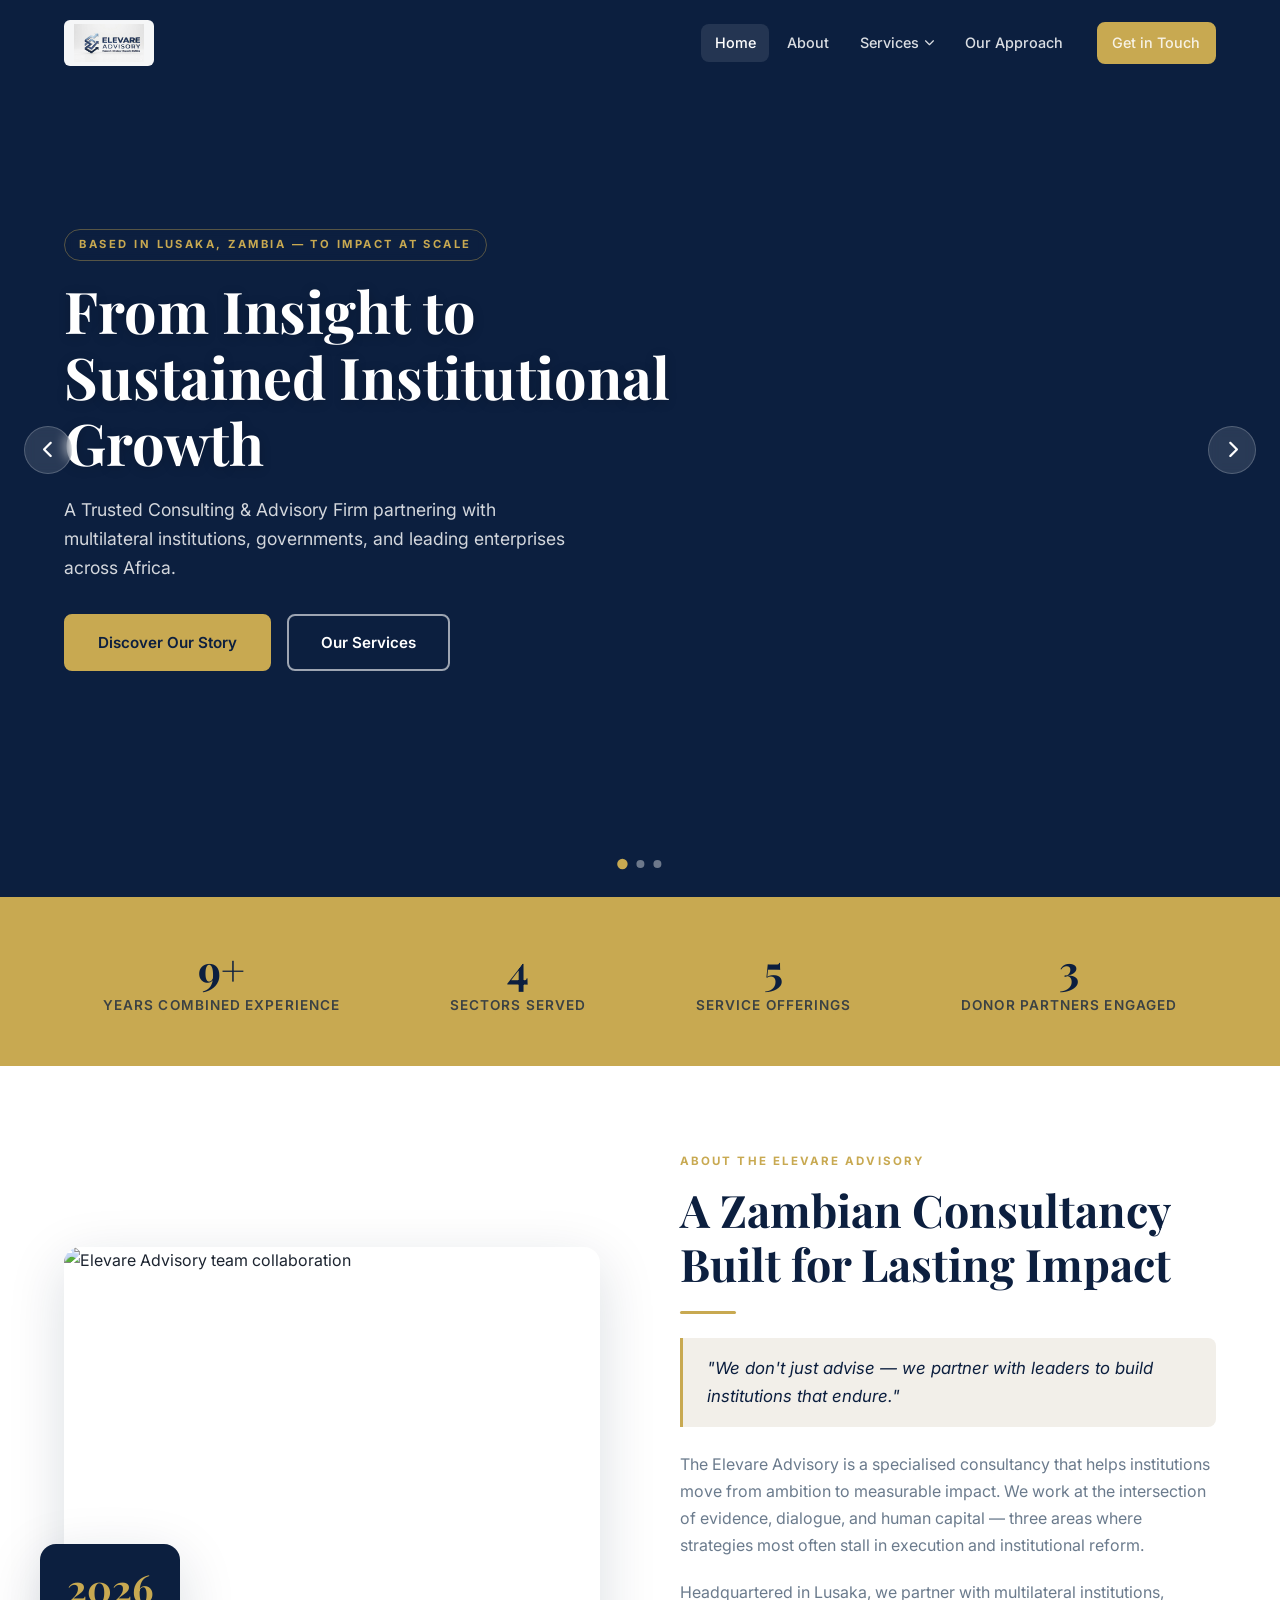
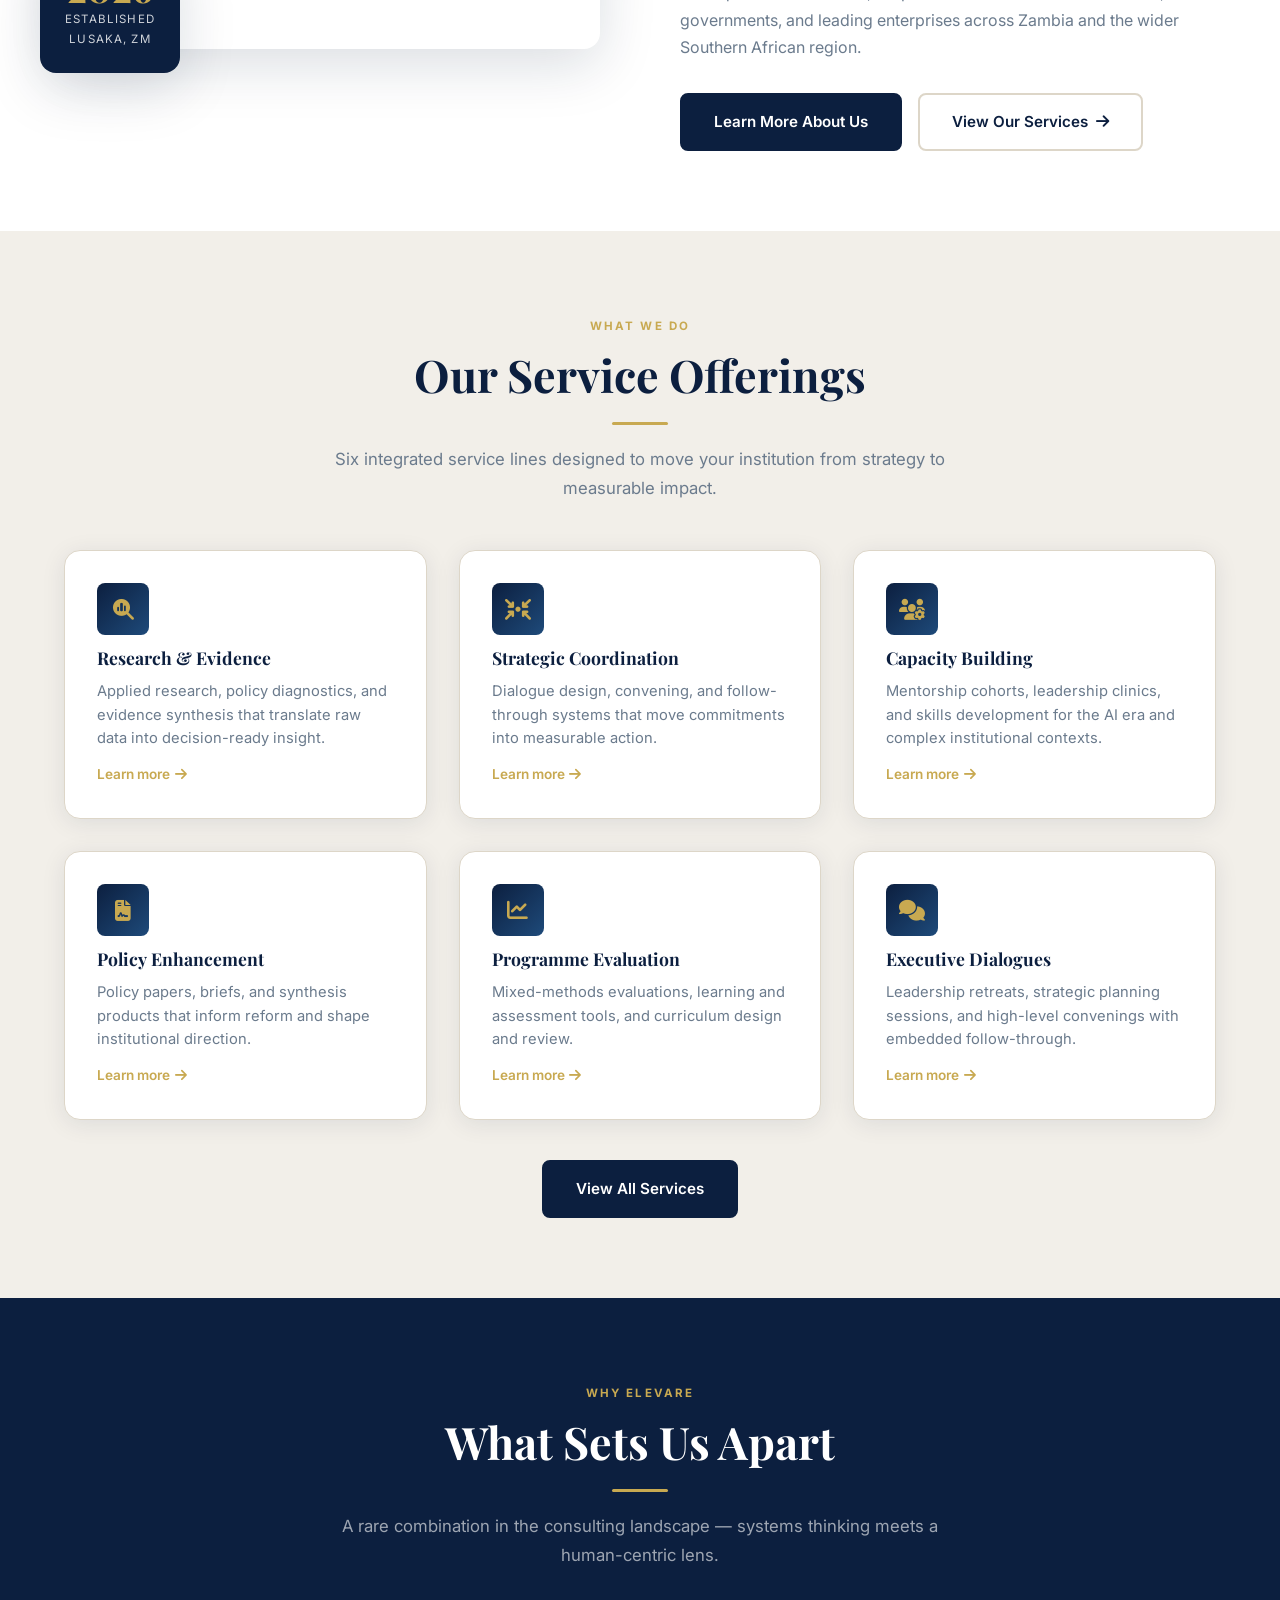
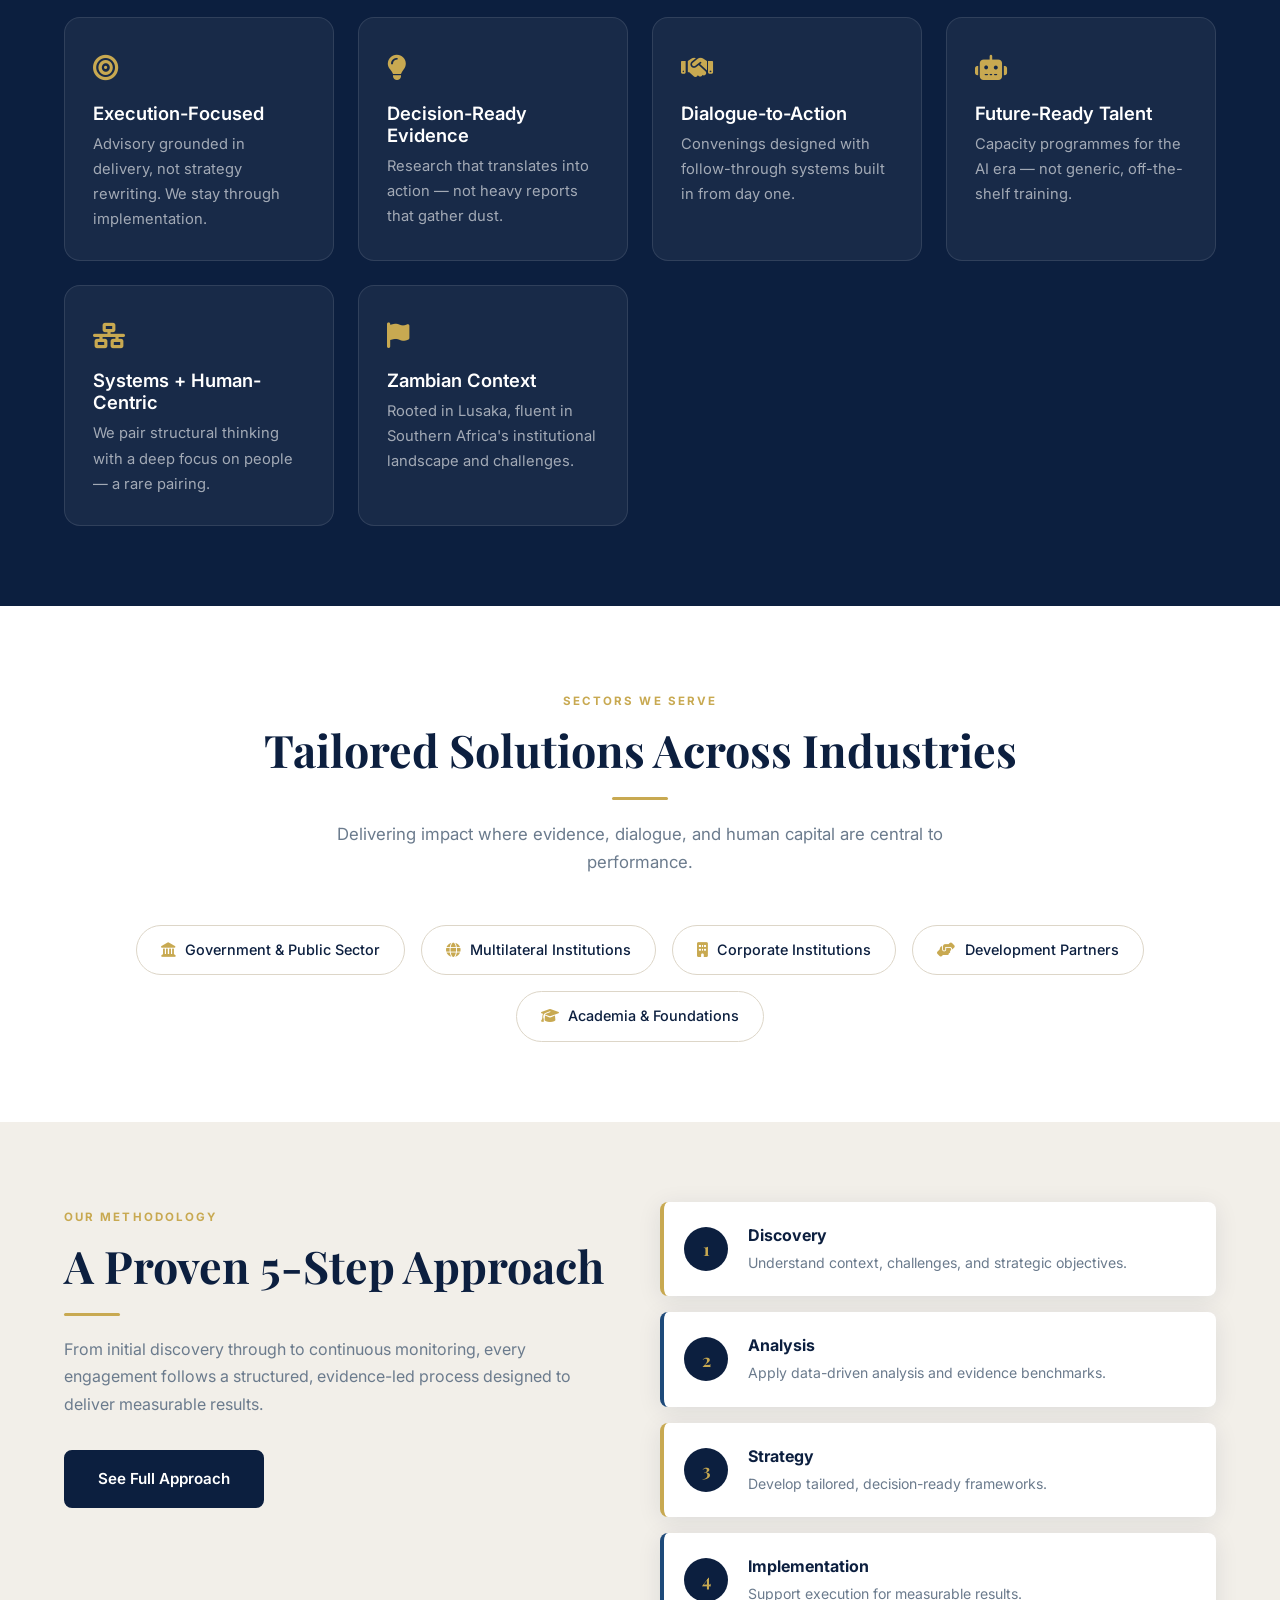
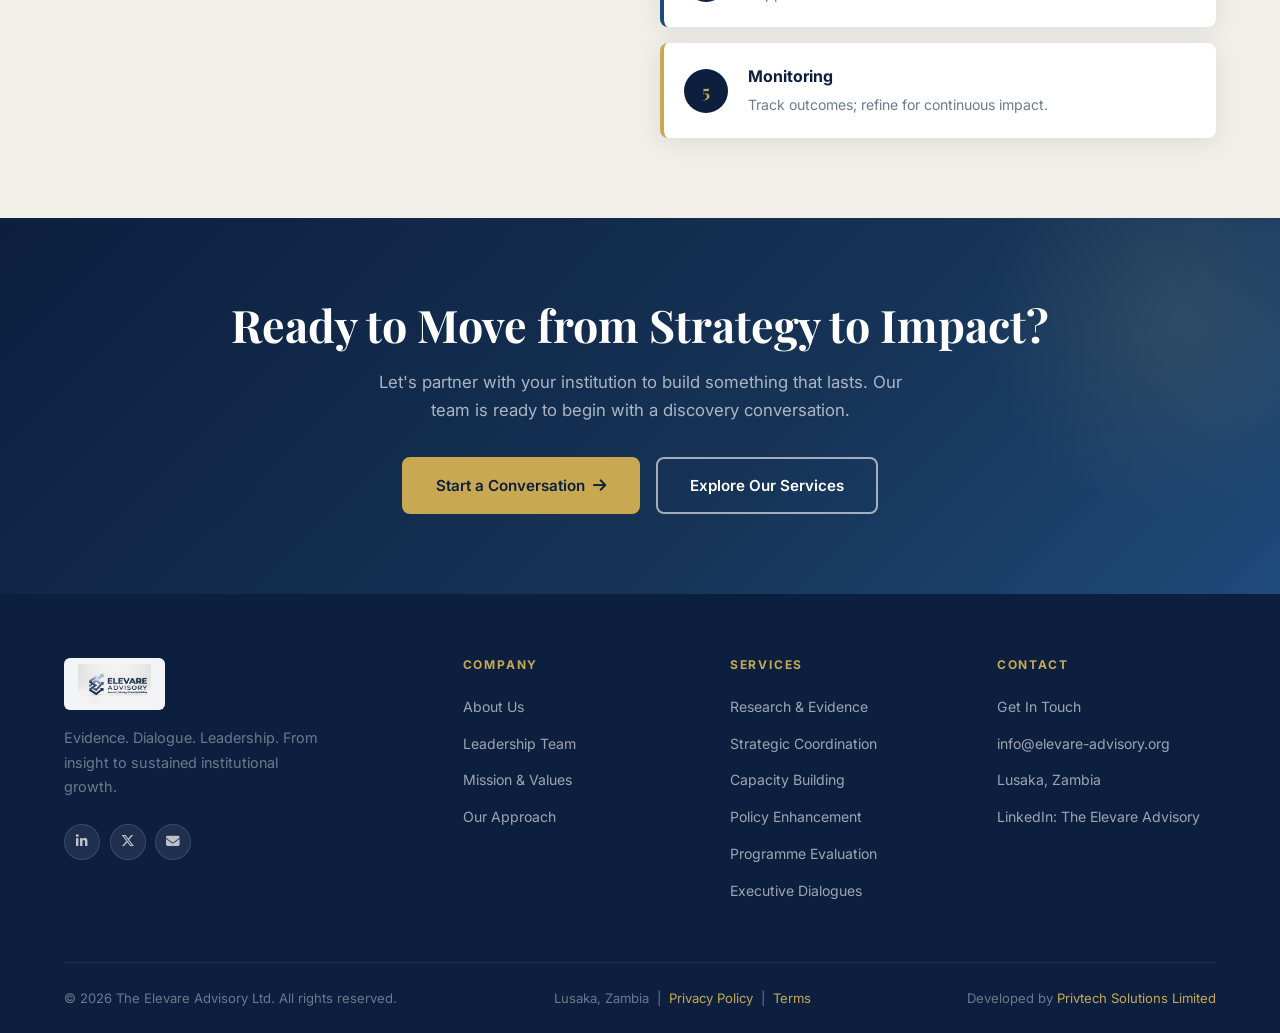
==== commit 826c7d5b: "Update site: new logo, founder photos, homepage messaging, services content, email domain - Replace " ====
--- a/index.html
+++ b/index.html
@@ -23,7 +23,17 @@
         <div class="nav-links">
           <a href="index.html">Home</a>
           <a href="about.html">About</a>
-          <a href="services.html">Services</a>
+          <div class="nav-dropdown-wrap">
+            <a href="services.html" class="nav-dropdown-trigger">Services <i class="fa-solid fa-chevron-down nav-chevron"></i></a>
+            <div class="nav-dropdown">
+              <a href="services.html">Research &amp; Evidence</a>
+              <a href="services.html">Strategic Coordination</a>
+              <a href="services.html">Capacity Building</a>
+              <a href="services.html">Policy Enhancement</a>
+              <a href="services.html">Programme Evaluation</a>
+              <a href="services.html">Executive Dialogues</a>
+            </div>
+          </div>
           <a href="approach.html">Our Approach</a>
           <a href="contact.html" class="btn btn-primary nav-cta">Get in Touch</a>
         </div>
@@ -43,9 +53,9 @@
       <div class="slide-content">
         <div class="container">
           <div class="slide-text">
-            <span class="slide-eyebrow">Based in Lusaka, Zambia</span>
+            <span class="slide-eyebrow">Based in Lusaka, Zambia — To Impact at Scale</span>
             <h1 class="slide-title">From Insight to Sustained Institutional Growth</h1>
-            <p class="slide-desc">Southern Africa's trusted advisory partner for multilateral institutions, governments, and leading enterprises.</p>
+            <p class="slide-desc">A Trusted Consulting &amp; Advisory Firm partnering with multilateral institutions, governments, and leading enterprises across Africa.</p>
             <div class="slide-actions">
               <a href="about.html" class="btn btn-primary">Discover Our Story</a>
               <a href="services.html" class="btn btn-outline">Our Services</a>
@@ -55,25 +65,7 @@
       </div>
     </div>
 
-    <!-- Slide 2 – African manager with diverse staff in boardroom -->
-    <div class="slide" style="background-image: url('https://images.pexels.com/photos/3869649/pexels-photo-3869649.jpeg?auto=compress&cs=tinysrgb&w=1920&h=900&fit=crop');">
-      <div class="slide-overlay"></div>
-      <div class="slide-content">
-        <div class="container">
-          <div class="slide-text">
-            <span class="slide-eyebrow">Strategic Advisory</span>
-            <h1 class="slide-title">We Don't Just Advise — We Partner with Leaders</h1>
-            <p class="slide-desc">Building institutions that endure through evidence-based strategy, sharp coordination, and sustained follow-through.</p>
-            <div class="slide-actions">
-              <a href="services.html" class="btn btn-primary">Explore Services</a>
-              <a href="approach.html" class="btn btn-outline">Our Approach</a>
-            </div>
-          </div>
-        </div>
-      </div>
-    </div>
-
-    <!-- Slide 3 – African businesspeople reviewing paperwork in modern office -->
+    <!-- Slide 2 – African businesspeople reviewing paperwork in modern office -->
     <div class="slide" style="background-image: url('https://images.pexels.com/photos/30677714/pexels-photo-30677714.jpeg?auto=compress&cs=tinysrgb&w=1920&h=900&fit=crop');">
       <div class="slide-overlay"></div>
       <div class="slide-content">
@@ -81,7 +73,7 @@
           <div class="slide-text">
             <span class="slide-eyebrow">Research &amp; Evidence</span>
             <h1 class="slide-title">Decision-Ready Evidence, Not Heavy Reports</h1>
-            <p class="slide-desc">Applied research and policy diagnostics that translate raw data into actionable insight for Zambia and the Southern African region.</p>
+            <p class="slide-desc">Applied research and policy diagnostics that translate data into actionable insights for Zambia and Southern Africa.</p>
             <div class="slide-actions">
               <a href="services.html" class="btn btn-primary">Research Services</a>
               <a href="contact.html" class="btn btn-outline">Engage Us</a>
@@ -91,15 +83,15 @@
       </div>
     </div>
 
-    <!-- Slide 4 – Panel discussion with diverse African speakers -->
+    <!-- Slide 3 – Panel discussion with diverse African speakers -->
     <div class="slide" style="background-image: url('https://images.pexels.com/photos/9301288/pexels-photo-9301288.jpeg?auto=compress&cs=tinysrgb&w=1920&h=900&fit=crop');">
       <div class="slide-overlay"></div>
       <div class="slide-content">
         <div class="container">
           <div class="slide-text">
             <span class="slide-eyebrow">Capacity Building</span>
-            <h1 class="slide-title">Building Leaders Ready for the AI Era</h1>
-            <p class="slide-desc">Mentorship cohorts, leadership clinics, and skills development programmes designed for Zambia's next generation of institutional leaders.</p>
+            <h1 class="slide-title">Building a Future-Proof Workforce — Leaders Ready for the AI Era</h1>
+            <p class="slide-desc">Mentorship Cohorts, Leadership clinics, and Skills development programmes designed for Zambia's next generation of institutional leaders and the future of work.</p>
             <div class="slide-actions">
               <a href="services.html" class="btn btn-primary">Capacity Building</a>
               <a href="contact.html" class="btn btn-outline">Start a Conversation</a>
@@ -114,7 +106,6 @@
       <button class="dot active" aria-label="Slide 1"></button>
       <button class="dot" aria-label="Slide 2"></button>
       <button class="dot" aria-label="Slide 3"></button>
-      <button class="dot" aria-label="Slide 4"></button>
     </div>
 
     <!-- Arrows -->
@@ -384,7 +375,7 @@
           <h5>Contact</h5>
           <ul>
             <li><a href="contact.html">Get In Touch</a></li>
-            <li><a href="mailto:info@elevareadvisory.com">info@elevareadvisory.com</a></li>
+            <li><a href="mailto:info@elevare-advisory.org">info@elevare-advisory.org</a></li>
             <li><a href="#">Lusaka, Zambia</a></li>
             <li><a href="#">LinkedIn: The Elevare Advisory</a></li>
           </ul>
@@ -393,6 +384,7 @@
       <div class="footer-bottom">
         <span>&copy; 2026 The Elevare Advisory Ltd. All rights reserved.</span>
         <span>Lusaka, Zambia &nbsp;|&nbsp; <a href="#">Privacy Policy</a> &nbsp;|&nbsp; <a href="#">Terms</a></span>
+        <span>Developed by <a href="https://www.privtech.net" target="_blank" rel="noopener noreferrer">Privtech Solutions Limited</a></span>
       </div>
     </div>
   </footer>
--- a/css/style.css
+++ b/css/style.css
@@ -153,6 +153,40 @@
 .hamburger { display: none; flex-direction: column; gap: 5px; cursor: pointer; padding: 4px; }
 .hamburger span { display: block; width: 24px; height: 2px; background: var(--white); border-radius: 2px; transition: var(--transition); }
 
+/* ── Nav Dropdown ── */
+.nav-dropdown-wrap { position: relative; }
+.nav-dropdown-trigger {
+  display: flex; align-items: center; gap: 0.3rem;
+  color: rgba(255,255,255,0.85); font-size: 0.9rem; font-weight: 500;
+  padding: 0.4rem 0.85rem; border-radius: var(--radius);
+  transition: var(--transition); cursor: pointer;
+}
+.nav-dropdown-trigger:hover, .nav-dropdown-wrap:hover .nav-dropdown-trigger {
+  color: var(--white); background: rgba(255,255,255,0.1);
+}
+.nav-chevron { font-size: 0.65rem; transition: transform 0.3s; }
+.nav-dropdown-wrap:hover .nav-chevron { transform: rotate(180deg); }
+.nav-dropdown {
+  position: absolute; top: calc(100% + 0.4rem); left: 50%;
+  transform: translateX(-50%);
+  min-width: 230px; background: var(--navy-mid);
+  border-radius: var(--radius); box-shadow: var(--shadow-lg);
+  border: 1px solid rgba(255,255,255,0.12);
+  opacity: 0; visibility: hidden;
+  transition: opacity 0.25s ease, visibility 0.25s ease;
+  padding: 0.4rem 0; z-index: 200;
+}
+.nav-dropdown-wrap:hover .nav-dropdown { opacity: 1; visibility: visible; }
+.nav-dropdown a {
+  display: block; padding: 0.55rem 1.2rem;
+  color: rgba(255,255,255,0.82); font-size: 0.875rem; font-weight: 500;
+  border-radius: 0; background: none;
+}
+.nav-dropdown a:hover { background: rgba(255,255,255,0.1); color: var(--white); }
+
+/* ── Team Photo ── */
+.team-photo { width: 100%; height: 220px; object-fit: cover; object-position: top; display: block; }
+
 /* ── Slideshow / Hero ── */
 .slideshow {
   position: relative; width: 100%; height: 100vh; min-height: 600px;
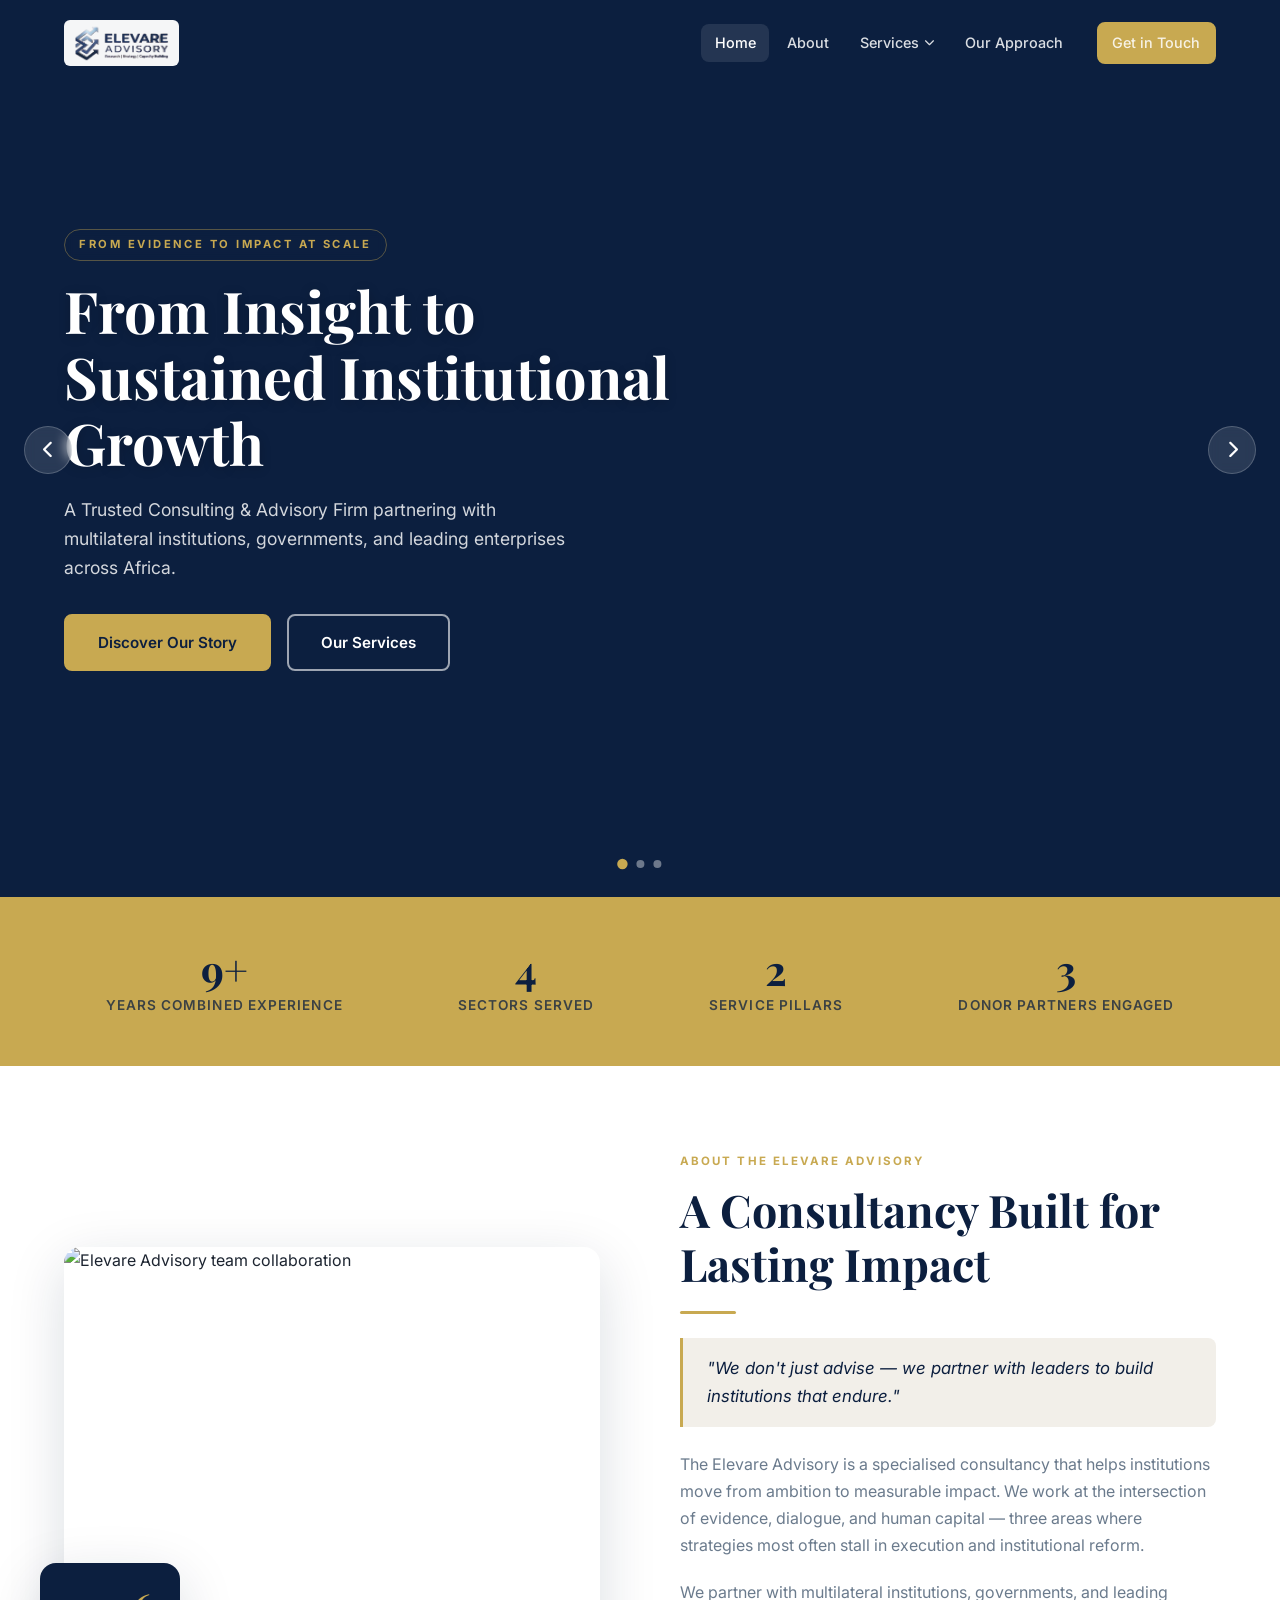
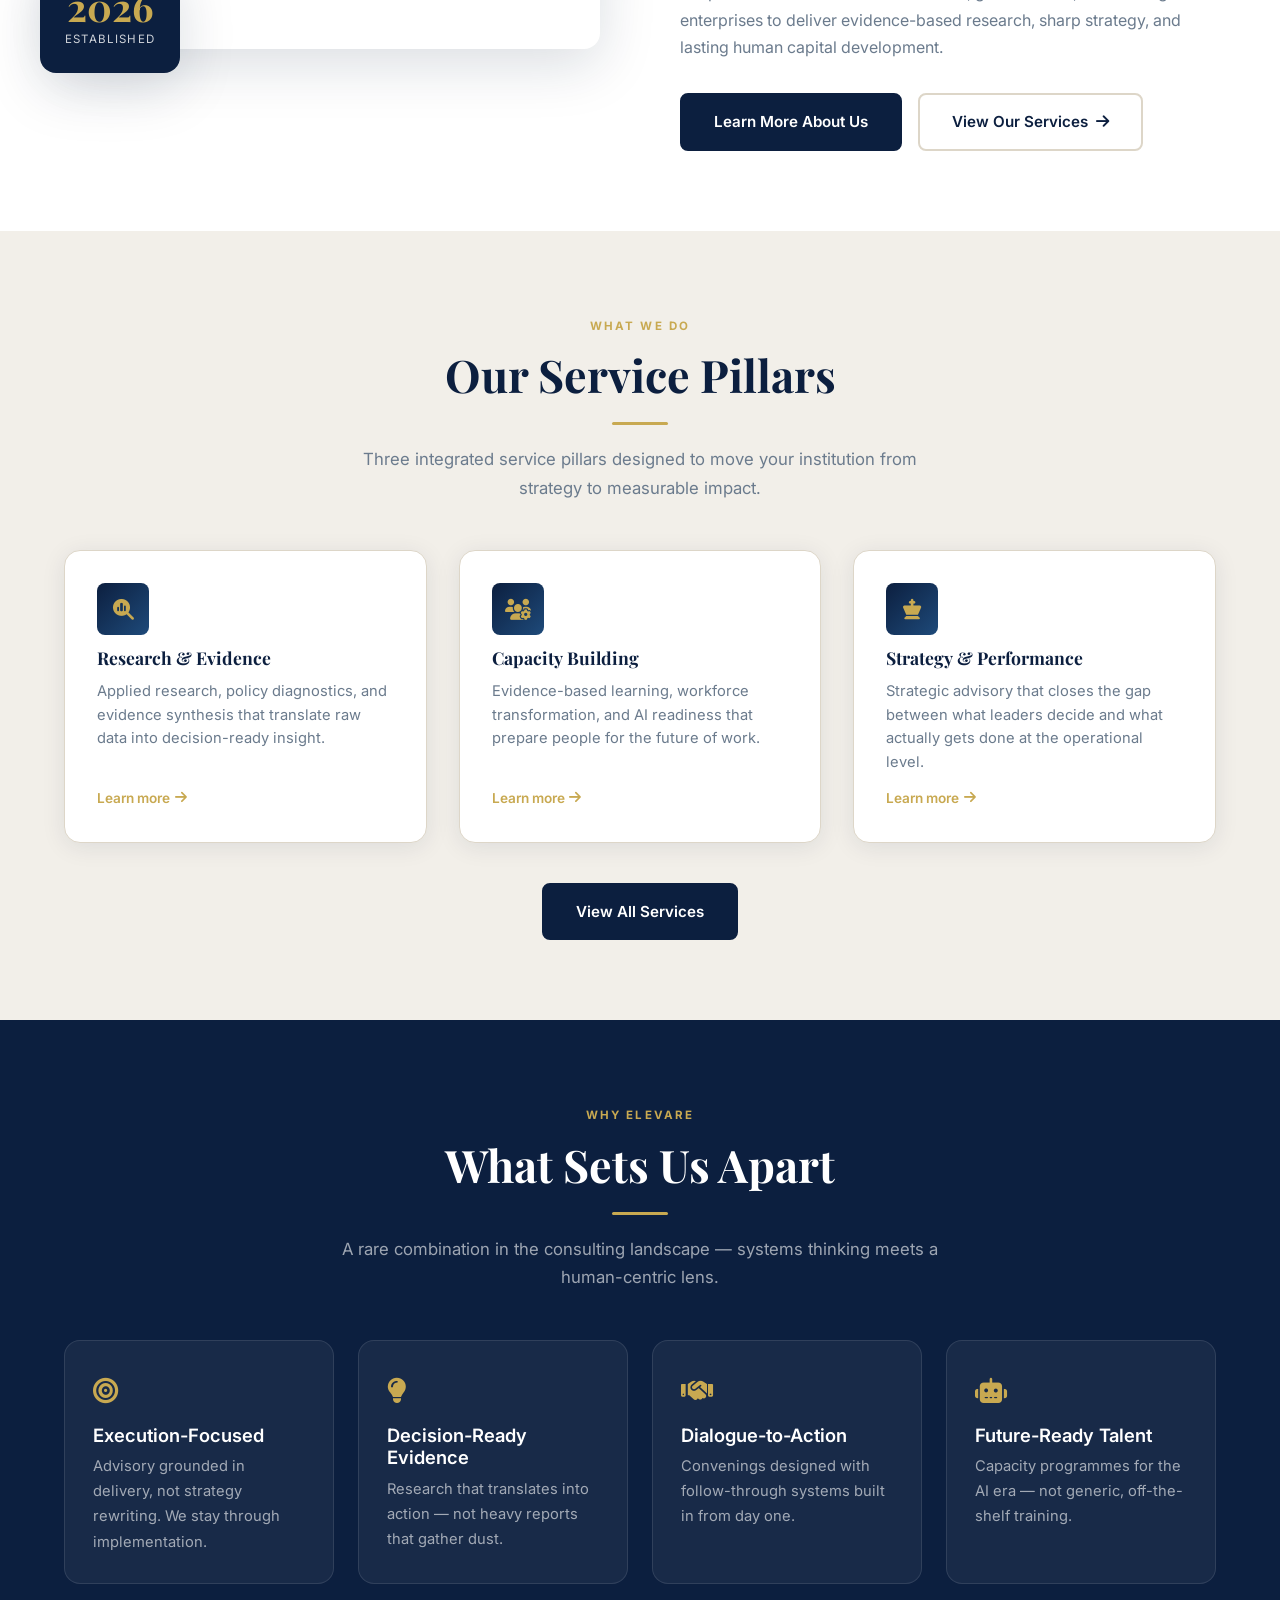
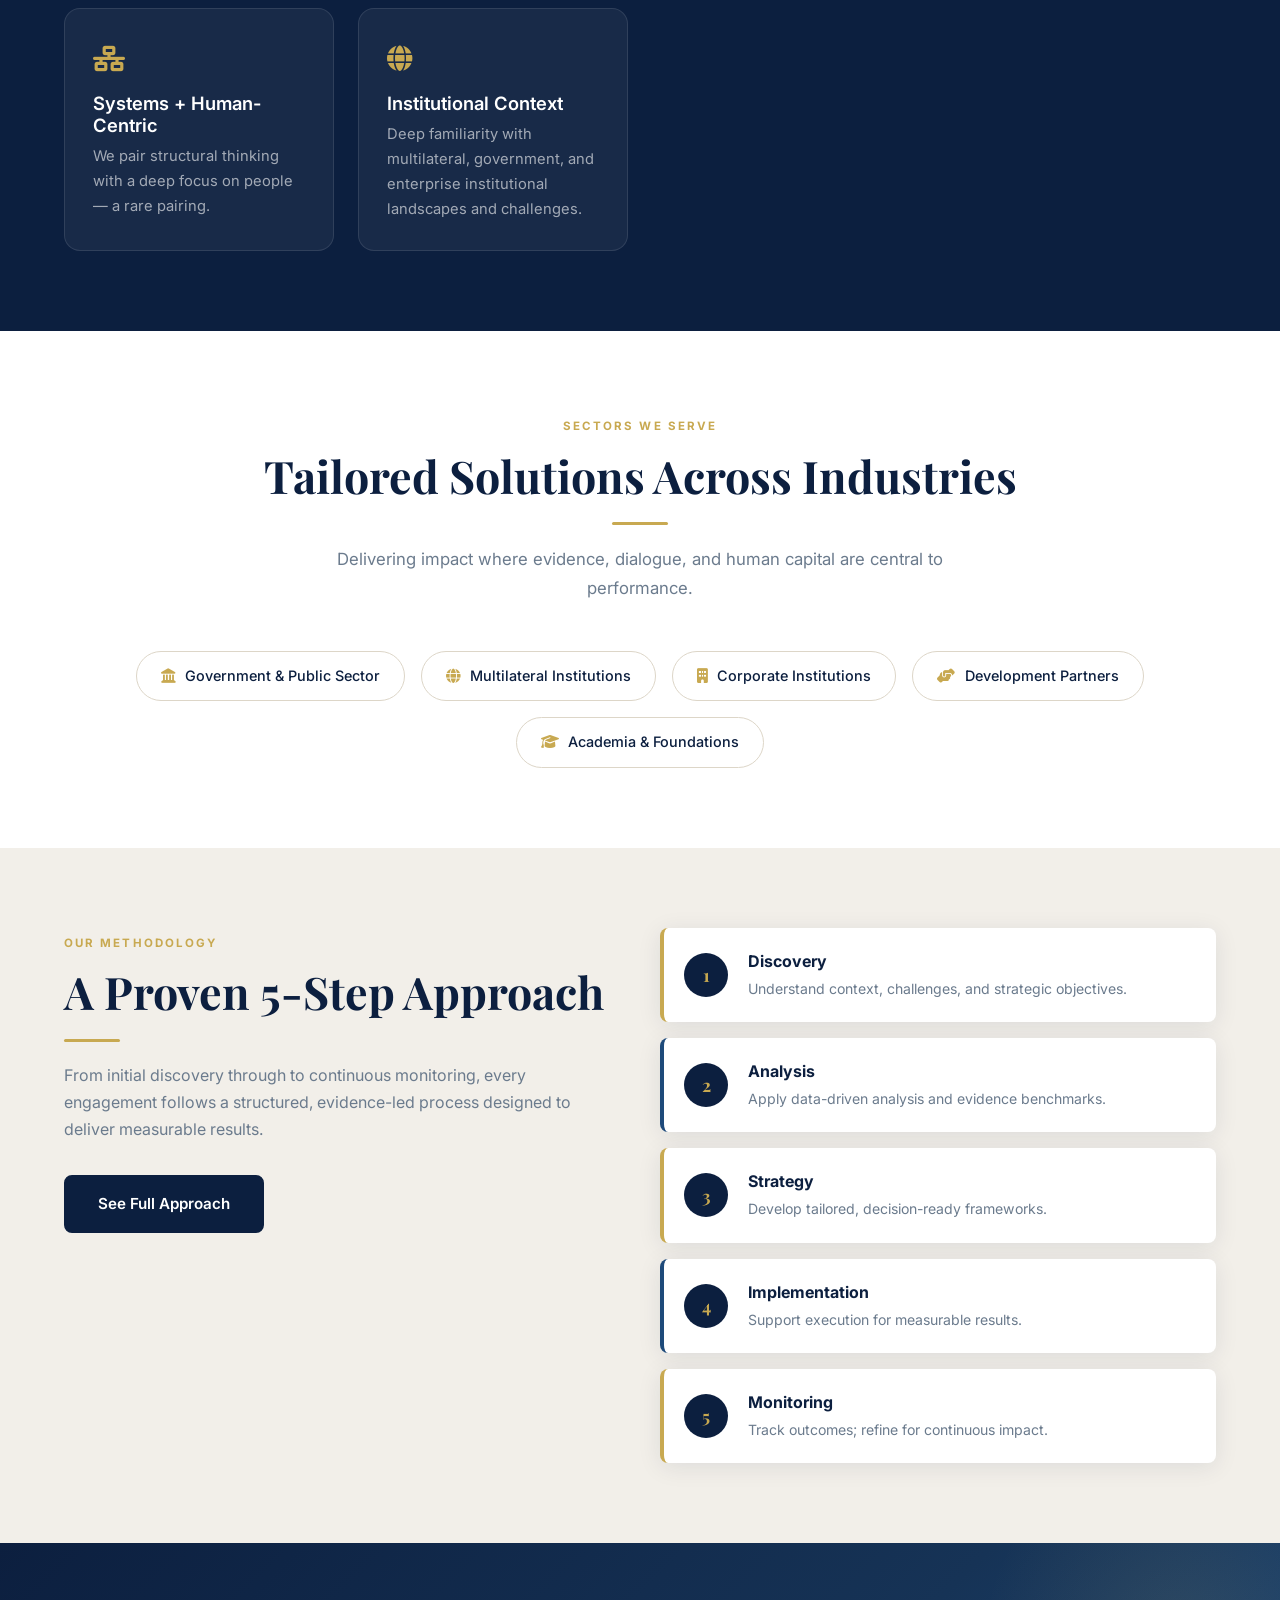
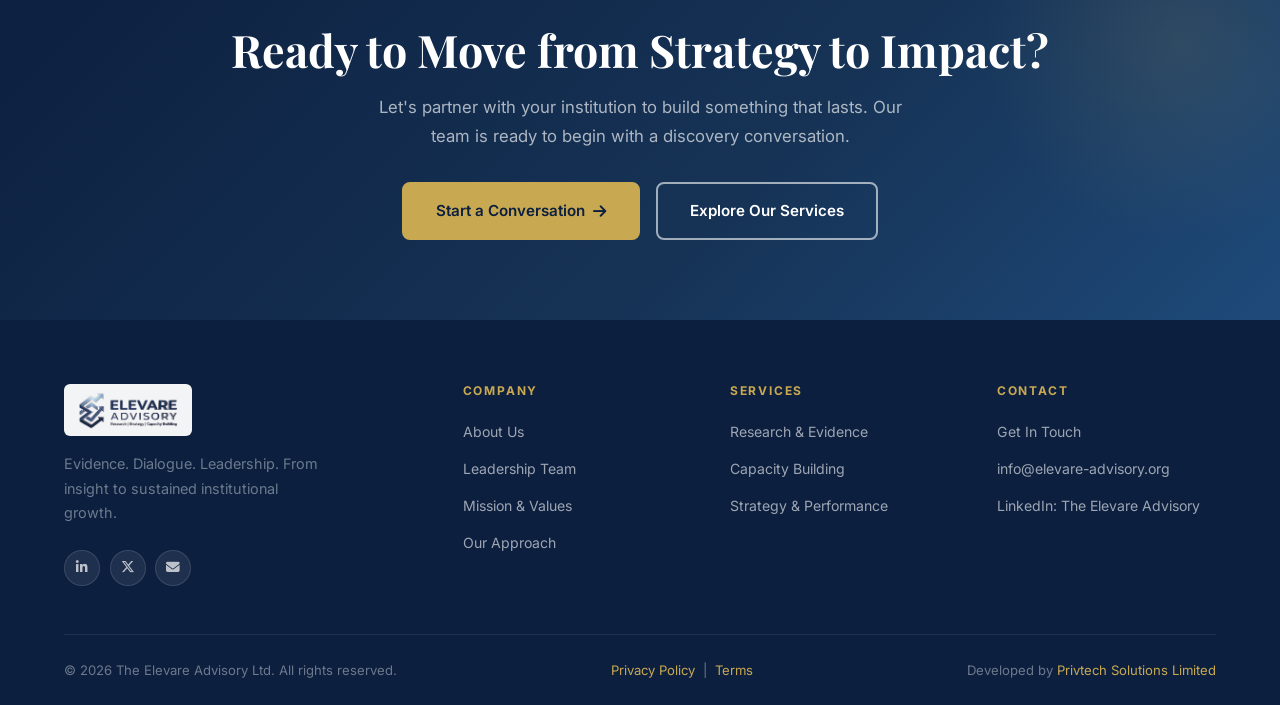
==== commit fc2a6b41: "Add editable CMS content via Sanity, swap in new transparent logo Lets the client update site copy (" ====
--- a/index.html
+++ b/index.html
@@ -4,7 +4,7 @@
   <meta charset="UTF-8" />
   <meta name="viewport" content="width=device-width, initial-scale=1.0" />
   <title>The Elevare Advisory — Evidence. Dialogue. Leadership.</title>
-  <meta name="description" content="Zambia's premier advisory firm delivering evidence-based research, strategic coordination, and human capital development for multilateral institutions and leading enterprises." />
+  <meta name="description" content="A trusted advisory firm delivering evidence-based research, capacity building, and strategic performance advisory for multilateral institutions and leading enterprises." />
   <link rel="preconnect" href="https://fonts.googleapis.com" />
   <link rel="preconnect" href="https://fonts.gstatic.com" crossorigin />
   <link href="https://fonts.googleapis.com/css2?family=Playfair+Display:wght@400;500;600;700;800&family=Inter:wght@300;400;500;600;700&display=swap" rel="stylesheet" />
@@ -18,7 +18,7 @@
     <div class="container">
       <div class="nav-inner">
         <a href="index.html" class="nav-logo-wrap">
-          <img src="logo.jpg" alt="Elevare Advisory" class="nav-logo-img" />
+          <img src="logo.png" alt="Elevare Advisory" class="nav-logo-img" />
         </a>
         <div class="nav-links">
           <a href="index.html">Home</a>
@@ -27,11 +27,8 @@
             <a href="services.html" class="nav-dropdown-trigger">Services <i class="fa-solid fa-chevron-down nav-chevron"></i></a>
             <div class="nav-dropdown">
               <a href="services.html">Research &amp; Evidence</a>
-              <a href="services.html">Strategic Coordination</a>
               <a href="services.html">Capacity Building</a>
-              <a href="services.html">Policy Enhancement</a>
-              <a href="services.html">Programme Evaluation</a>
-              <a href="services.html">Executive Dialogues</a>
+              <a href="services.html">Strategy &amp; Performance</a>
             </div>
           </div>
           <a href="approach.html">Our Approach</a>
@@ -53,7 +50,7 @@
       <div class="slide-content">
         <div class="container">
           <div class="slide-text">
-            <span class="slide-eyebrow">Based in Lusaka, Zambia — To Impact at Scale</span>
+            <span class="slide-eyebrow">From Evidence to Impact at Scale</span>
             <h1 class="slide-title">From Insight to Sustained Institutional Growth</h1>
             <p class="slide-desc">A Trusted Consulting &amp; Advisory Firm partnering with multilateral institutions, governments, and leading enterprises across Africa.</p>
             <div class="slide-actions">
@@ -73,7 +70,7 @@
           <div class="slide-text">
             <span class="slide-eyebrow">Research &amp; Evidence</span>
             <h1 class="slide-title">Decision-Ready Evidence, Not Heavy Reports</h1>
-            <p class="slide-desc">Applied research and policy diagnostics that translate data into actionable insights for Zambia and Southern Africa.</p>
+            <p class="slide-desc">Applied research and policy diagnostics that translate data into actionable insights for institutions and governments.</p>
             <div class="slide-actions">
               <a href="services.html" class="btn btn-primary">Research Services</a>
               <a href="contact.html" class="btn btn-outline">Engage Us</a>
@@ -91,7 +88,7 @@
           <div class="slide-text">
             <span class="slide-eyebrow">Capacity Building</span>
             <h1 class="slide-title">Building a Future-Proof Workforce — Leaders Ready for the AI Era</h1>
-            <p class="slide-desc">Mentorship Cohorts, Leadership clinics, and Skills development programmes designed for Zambia's next generation of institutional leaders and the future of work.</p>
+            <p class="slide-desc">Mentorship cohorts, leadership clinics, and skills development programmes designed for the next generation of institutional leaders and the future of work.</p>
             <div class="slide-actions">
               <a href="services.html" class="btn btn-primary">Capacity Building</a>
               <a href="contact.html" class="btn btn-outline">Start a Conversation</a>
@@ -131,8 +128,8 @@
           <div class="stat-label">Sectors Served</div>
         </div>
         <div class="stat">
-          <div class="stat-number" data-target="6" data-suffix="">0</div>
-          <div class="stat-label">Service Offerings</div>
+          <div class="stat-number" data-target="3" data-suffix="">0</div>
+          <div class="stat-label">Service Pillars</div>
         </div>
         <div class="stat">
           <div class="stat-number" data-target="4" data-suffix="">0</div>
@@ -152,18 +149,18 @@
                alt="Elevare Advisory team collaboration" loading="lazy" />
           <div class="about-badge">
             <div class="about-badge-number">2026</div>
-            <div class="about-badge-label">Established<br>Lusaka, ZM</div>
+            <div class="about-badge-label">Established</div>
           </div>
         </div>
         <div class="about-text reveal-right">
           <span class="section-label">About The Elevare Advisory</span>
-          <h2 class="section-title">A Zambian Consultancy Built for Lasting Impact</h2>
+          <h2 class="section-title">A Consultancy Built for Lasting Impact</h2>
           <div class="gold-line"></div>
           <blockquote>
             "We don't just advise — we partner with leaders to build institutions that endure."
           </blockquote>
           <p>The Elevare Advisory is a specialised consultancy that helps institutions move from ambition to measurable impact. We work at the intersection of evidence, dialogue, and human capital — three areas where strategies most often stall in execution and institutional reform.</p>
-          <p>Headquartered in Lusaka, we partner with multilateral institutions, governments, and leading enterprises across Zambia and the wider Southern African region.</p>
+          <p>We partner with multilateral institutions, governments, and leading enterprises to deliver evidence-based research, sharp strategy, and lasting human capital development.</p>
           <div style="display:flex; gap:1rem; margin-top:2rem; flex-wrap:wrap;">
             <a href="about.html" class="btn btn-navy">Learn More About Us</a>
             <a href="services.html" class="btn btn-outline" style="border-color:var(--border);color:var(--navy);">View Our Services <i class="fa-solid fa-arrow-right"></i></a>
@@ -178,9 +175,9 @@
     <div class="container">
       <div class="section-center reveal">
         <span class="section-label">What We Do</span>
-        <h2 class="section-title">Our Service Offerings</h2>
+        <h2 class="section-title">Our Service Pillars</h2>
         <div class="gold-line gold-line-center"></div>
-        <p class="section-intro">Six integrated service lines designed to move your institution from strategy to measurable impact.</p>
+        <p class="section-intro">Three integrated service pillars designed to move your institution from strategy to measurable impact.</p>
       </div>
       <div class="grid-3">
         <div class="service-card reveal reveal-delay-1">
@@ -190,33 +187,15 @@
           <a href="services.html" class="learn-more">Learn more <i class="fa-solid fa-arrow-right"></i></a>
         </div>
         <div class="service-card reveal reveal-delay-2">
-          <div class="service-icon"><i class="fa-solid fa-arrows-to-circle"></i></div>
-          <h3>Strategic Coordination</h3>
-          <p>Dialogue design, convening, and follow-through systems that move commitments into measurable action.</p>
-          <a href="services.html" class="learn-more">Learn more <i class="fa-solid fa-arrow-right"></i></a>
-        </div>
-        <div class="service-card reveal reveal-delay-3">
           <div class="service-icon"><i class="fa-solid fa-users-gear"></i></div>
           <h3>Capacity Building</h3>
-          <p>Mentorship cohorts, leadership clinics, and skills development for the AI era and complex institutional contexts.</p>
+          <p>Evidence-based learning, workforce transformation, and AI readiness that prepare people for the future of work.</p>
           <a href="services.html" class="learn-more">Learn more <i class="fa-solid fa-arrow-right"></i></a>
         </div>
-        <div class="service-card reveal reveal-delay-1">
-          <div class="service-icon"><i class="fa-solid fa-file-contract"></i></div>
-          <h3>Policy Enhancement</h3>
-          <p>Policy papers, briefs, and synthesis products that inform reform and shape institutional direction.</p>
-          <a href="services.html" class="learn-more">Learn more <i class="fa-solid fa-arrow-right"></i></a>
-        </div>
-        <div class="service-card reveal reveal-delay-2">
-          <div class="service-icon"><i class="fa-solid fa-chart-line"></i></div>
-          <h3>Programme Evaluation</h3>
-          <p>Mixed-methods evaluations, learning and assessment tools, and curriculum design and review.</p>
-          <a href="services.html" class="learn-more">Learn more <i class="fa-solid fa-arrow-right"></i></a>
-        </div>
         <div class="service-card reveal reveal-delay-3">
-          <div class="service-icon"><i class="fa-solid fa-comments"></i></div>
-          <h3>Executive Dialogues</h3>
-          <p>Leadership retreats, strategic planning sessions, and high-level convenings with embedded follow-through.</p>
+          <div class="service-icon"><i class="fa-solid fa-chess-king"></i></div>
+          <h3>Strategy &amp; Performance</h3>
+          <p>Strategic advisory that closes the gap between what leaders decide and what actually gets done at the operational level.</p>
           <a href="services.html" class="learn-more">Learn more <i class="fa-solid fa-arrow-right"></i></a>
         </div>
       </div>
@@ -262,9 +241,9 @@
           <p>We pair structural thinking with a deep focus on people — a rare pairing.</p>
         </div>
         <div class="why-card reveal reveal-delay-1">
-          <div class="why-icon"><i class="fa-solid fa-flag"></i></div>
-          <h4>Zambian Context</h4>
-          <p>Rooted in Lusaka, fluent in Southern Africa's institutional landscape and challenges.</p>
+          <div class="why-icon"><i class="fa-solid fa-globe"></i></div>
+          <h4>Institutional Context</h4>
+          <p>Deep familiarity with multilateral, government, and enterprise institutional landscapes and challenges.</p>
         </div>
       </div>
     </div>
@@ -343,7 +322,7 @@
     <div class="container">
       <div class="footer-grid">
         <div class="footer-brand">
-          <img src="logo.jpg" alt="Elevare Advisory" class="footer-logo-img" />
+          <img src="logo.png" alt="Elevare Advisory" class="footer-logo-img" />
           <p class="footer-tagline">Evidence. Dialogue. Leadership. From insight to sustained institutional growth.</p>
           <div class="footer-social">
             <a href="#" class="social-btn" aria-label="LinkedIn"><i class="fa-brands fa-linkedin-in"></i></a>
@@ -364,11 +343,8 @@
           <h5>Services</h5>
           <ul>
             <li><a href="services.html">Research &amp; Evidence</a></li>
-            <li><a href="services.html">Strategic Coordination</a></li>
             <li><a href="services.html">Capacity Building</a></li>
-            <li><a href="services.html">Policy Enhancement</a></li>
-            <li><a href="services.html">Programme Evaluation</a></li>
-            <li><a href="services.html">Executive Dialogues</a></li>
+            <li><a href="services.html">Strategy &amp; Performance</a></li>
           </ul>
         </div>
         <div class="footer-col">
@@ -376,19 +352,19 @@
           <ul>
             <li><a href="contact.html">Get In Touch</a></li>
             <li><a href="mailto:info@elevare-advisory.org">info@elevare-advisory.org</a></li>
-            <li><a href="#">Lusaka, Zambia</a></li>
             <li><a href="#">LinkedIn: The Elevare Advisory</a></li>
           </ul>
         </div>
       </div>
       <div class="footer-bottom">
         <span>&copy; 2026 The Elevare Advisory Ltd. All rights reserved.</span>
-        <span>Lusaka, Zambia &nbsp;|&nbsp; <a href="#">Privacy Policy</a> &nbsp;|&nbsp; <a href="#">Terms</a></span>
+        <span><a href="#">Privacy Policy</a> &nbsp;|&nbsp; <a href="#">Terms</a></span>
         <span>Developed by <a href="https://www.privtech.net" target="_blank" rel="noopener noreferrer">Privtech Solutions Limited</a></span>
       </div>
     </div>
   </footer>
 
   <script src="js/main.js"></script>
+  <script src="js/content.js"></script>
 </body>
 </html>
--- a/css/style.css
+++ b/css/style.css
@@ -185,7 +185,7 @@
 .nav-dropdown a:hover { background: rgba(255,255,255,0.1); color: var(--white); }
 
 /* ── Team Photo ── */
-.team-photo { width: 100%; height: 220px; object-fit: cover; object-position: top; display: block; }
+.team-photo { width: 100%; height: 340px; object-fit: contain; background: var(--light); display: block; }
 
 /* ── Slideshow / Hero ── */
 .slideshow {
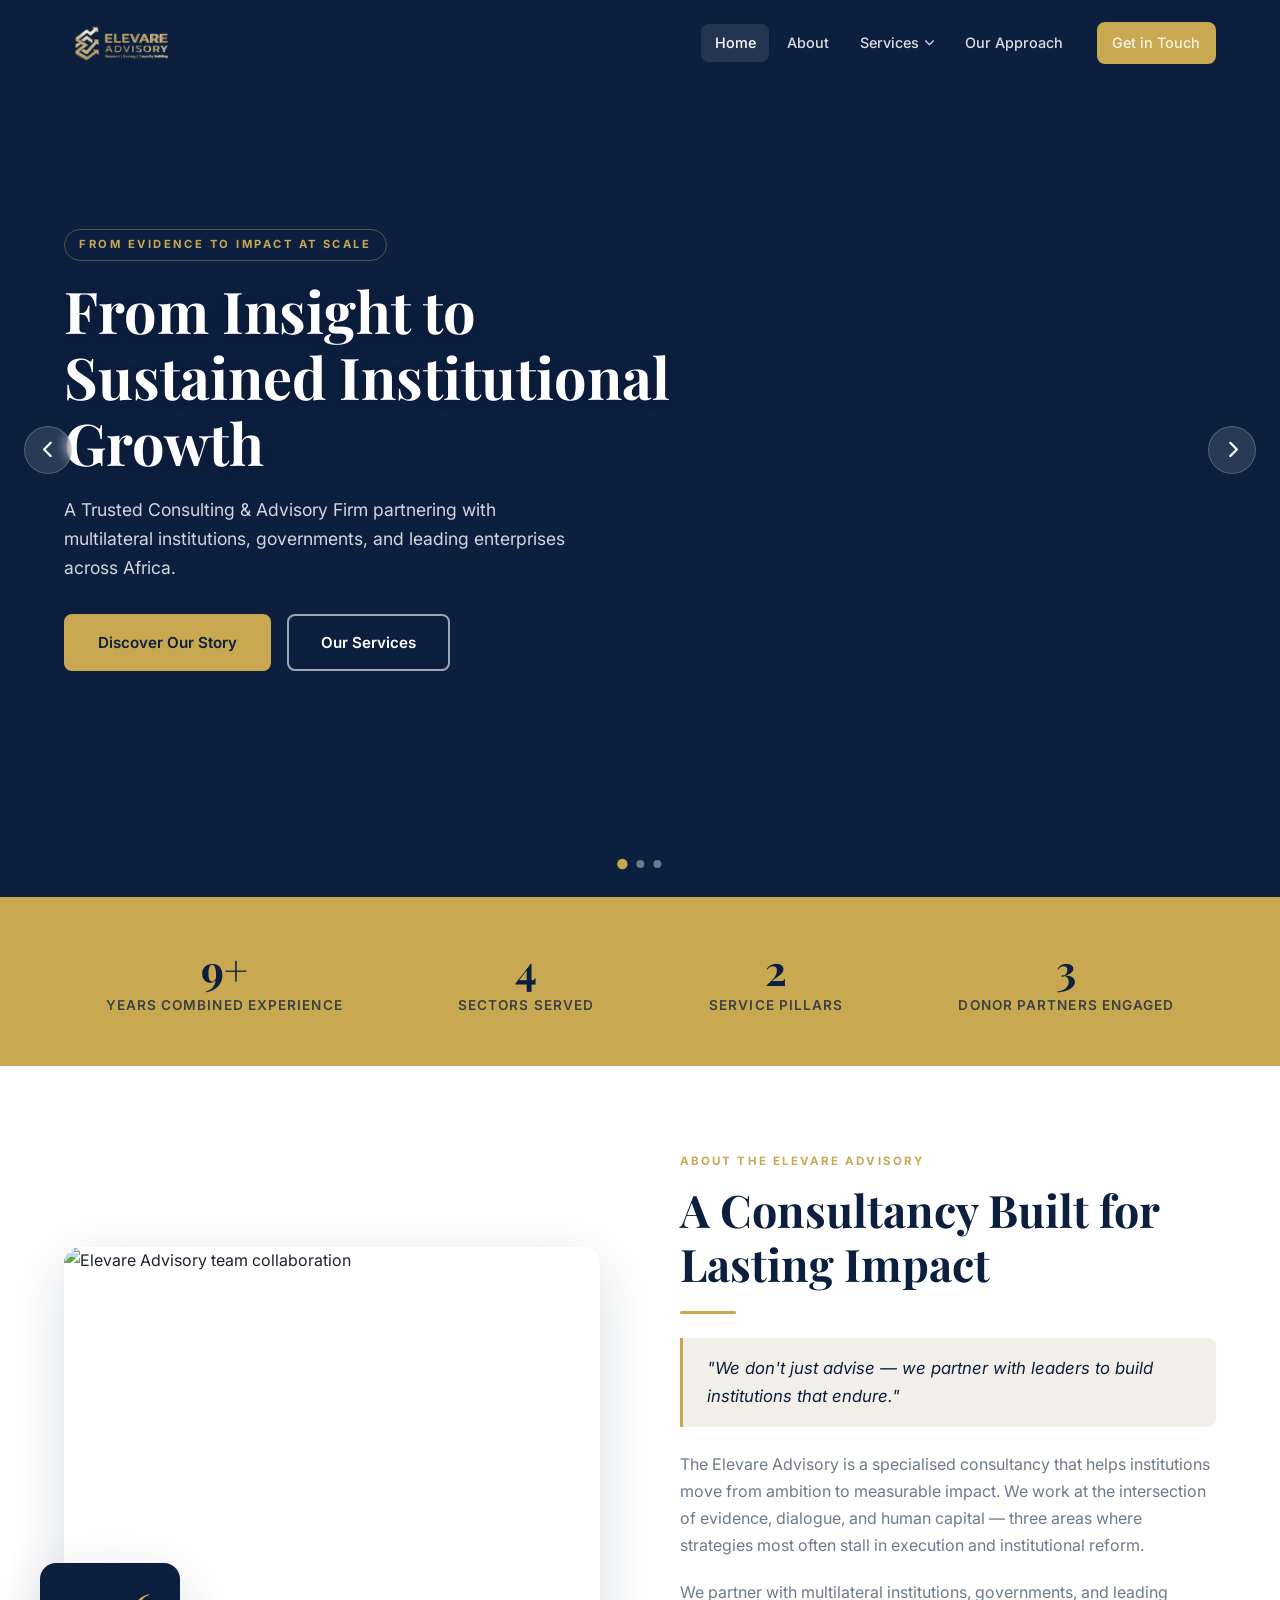
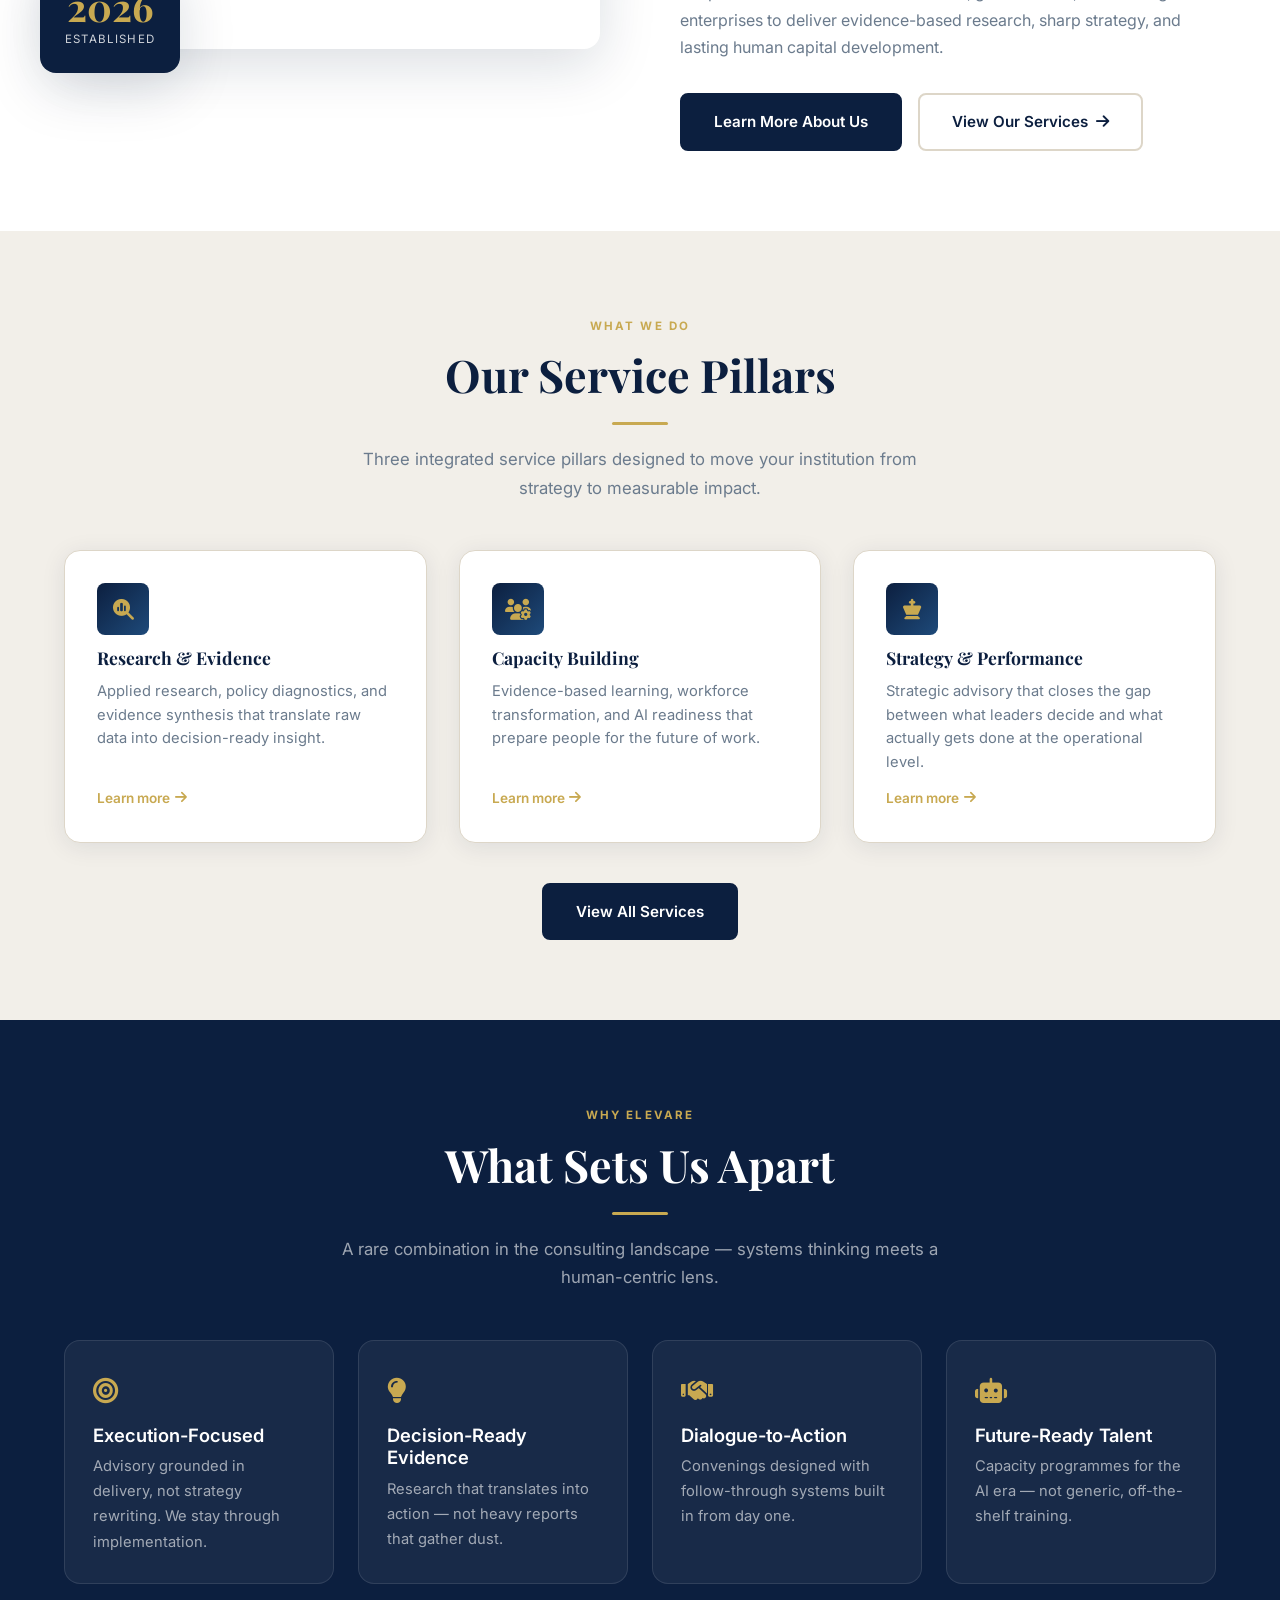
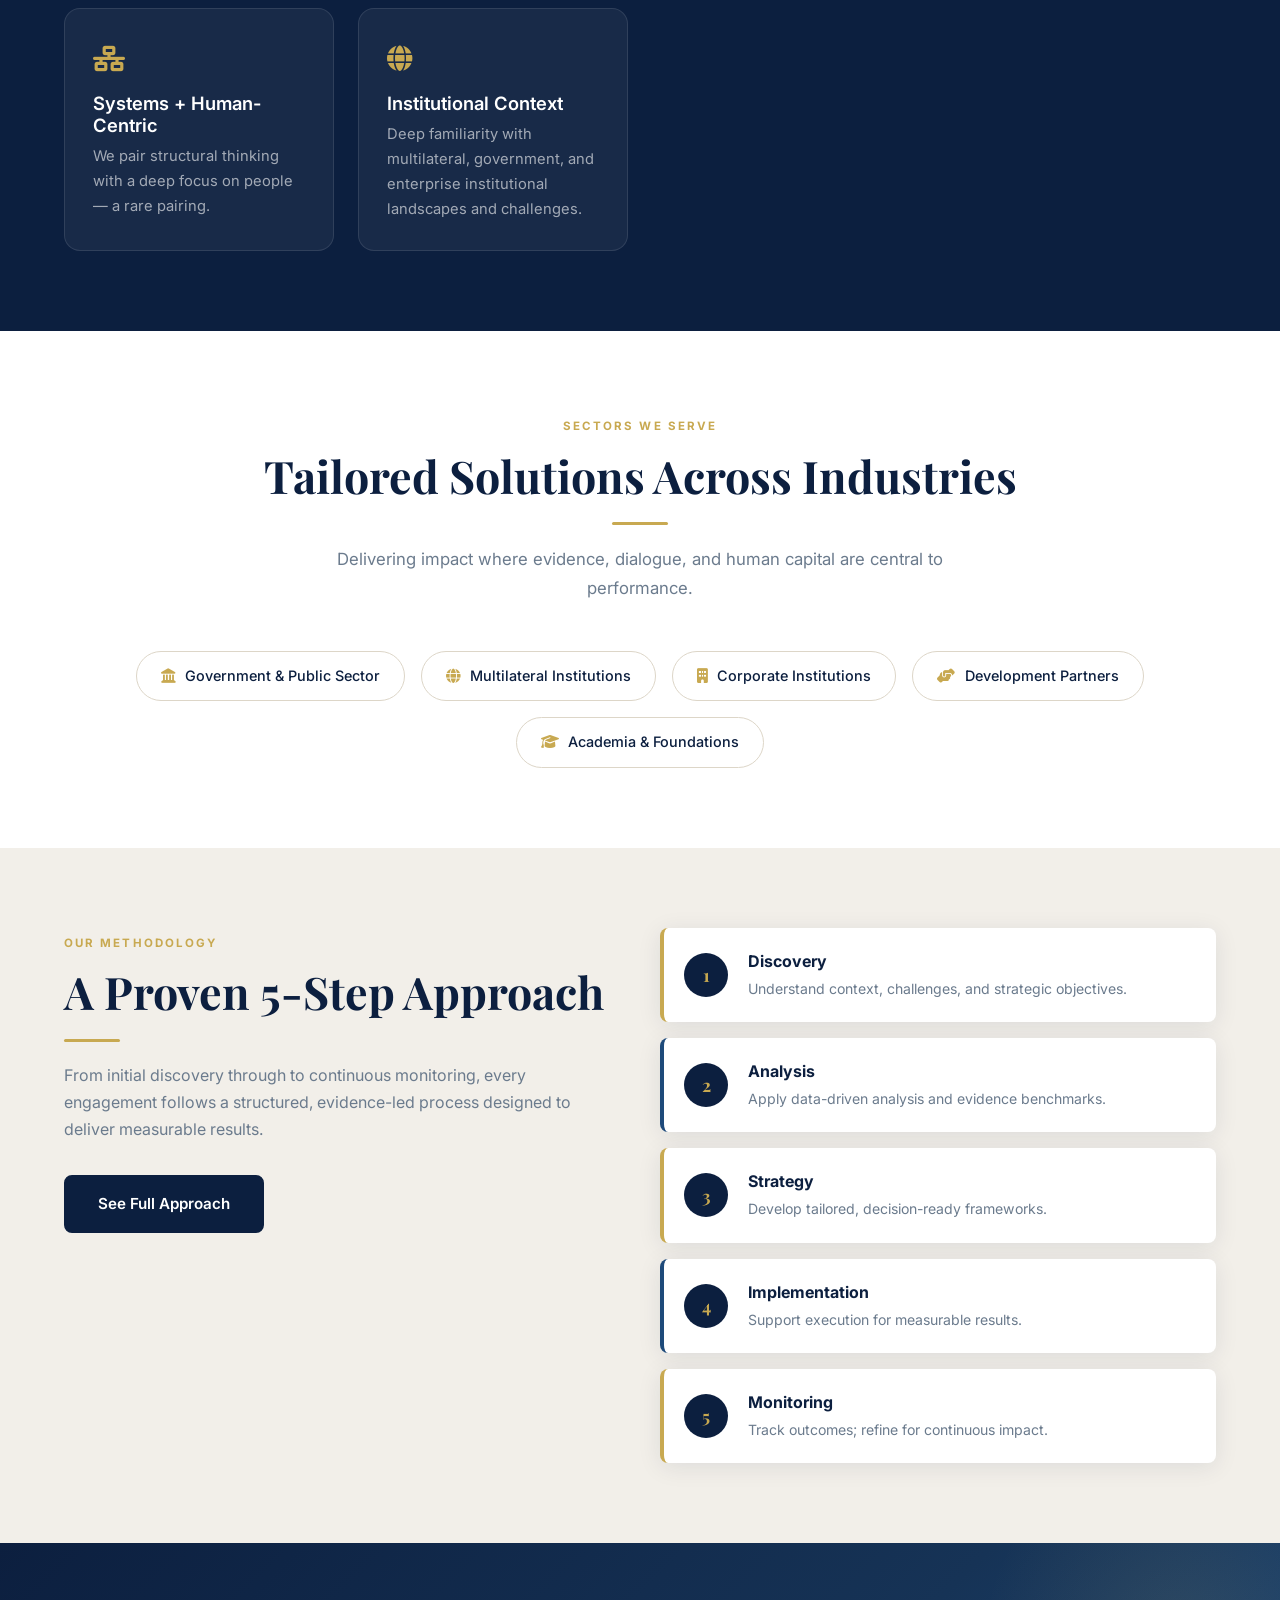
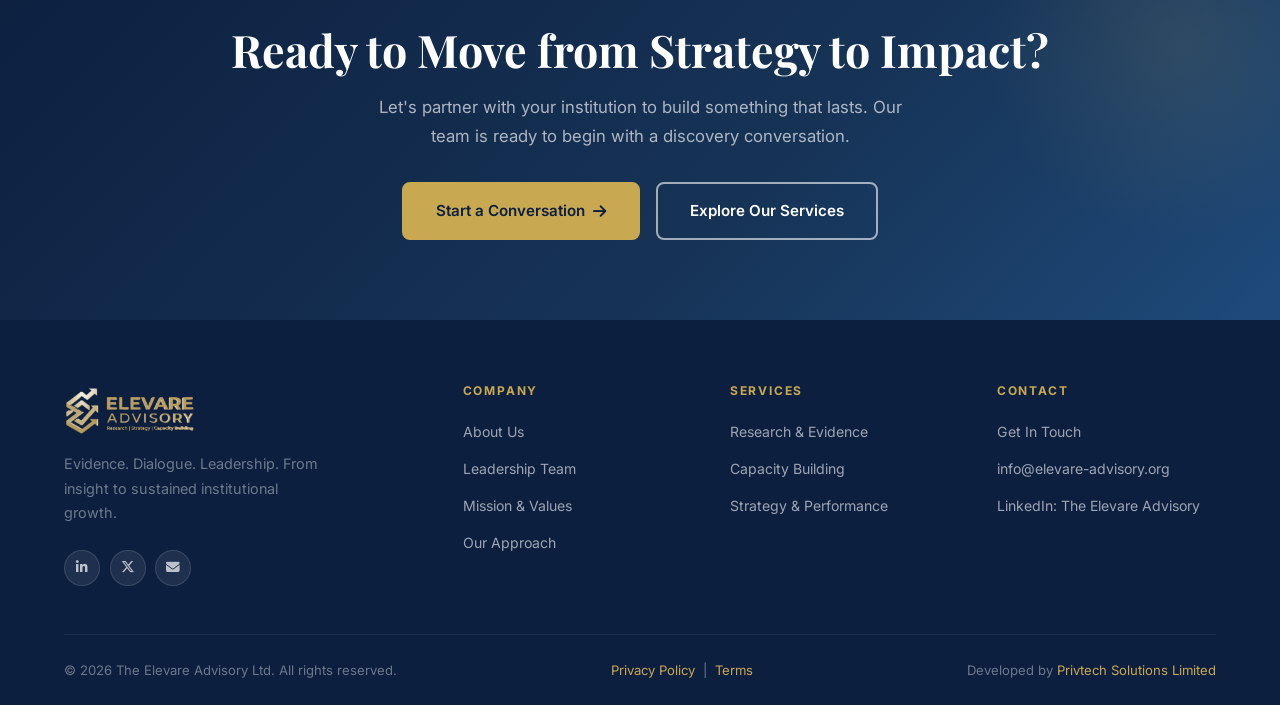
==== commit d8c0b753: "Remove white pill background behind logo, use light gold variant instead The white box around the lo" ====
--- a/index.html
+++ b/index.html
@@ -18,7 +18,7 @@
     <div class="container">
       <div class="nav-inner">
         <a href="index.html" class="nav-logo-wrap">
-          <img src="logo.png" alt="Elevare Advisory" class="nav-logo-img" />
+          <img src="logo-light.png" alt="Elevare Advisory" class="nav-logo-img" />
         </a>
         <div class="nav-links">
           <a href="index.html">Home</a>
@@ -54,7 +54,7 @@
             <h1 class="slide-title">From Insight to Sustained Institutional Growth</h1>
             <p class="slide-desc">A Trusted Consulting &amp; Advisory Firm partnering with multilateral institutions, governments, and leading enterprises across Africa.</p>
             <div class="slide-actions">
-              <a href="about.html" class="btn btn-primary">Discover Our Story</a>
+              <a href="about.html#our-story" class="btn btn-primary">Discover Our Story</a>
               <a href="services.html" class="btn btn-outline">Our Services</a>
             </div>
           </div>
@@ -322,7 +322,7 @@
     <div class="container">
       <div class="footer-grid">
         <div class="footer-brand">
-          <img src="logo.png" alt="Elevare Advisory" class="footer-logo-img" />
+          <img src="logo-light.png" alt="Elevare Advisory" class="footer-logo-img" />
           <p class="footer-tagline">Evidence. Dialogue. Leadership. From insight to sustained institutional growth.</p>
           <div class="footer-social">
             <a href="#" class="social-btn" aria-label="LinkedIn"><i class="fa-brands fa-linkedin-in"></i></a>
--- a/css/style.css
+++ b/css/style.css
@@ -92,19 +92,15 @@
 /* ── Logo ── */
 .nav-logo-wrap {
   display: block;
-  background: rgba(255,255,255,0.96);
-  border-radius: 6px;
   padding: 4px 10px;
   line-height: 0;
   transition: var(--transition);
   flex-shrink: 0;
 }
-.nav-logo-wrap:hover { background: white; box-shadow: 0 2px 12px rgba(0,0,0,0.15); }
+.nav-logo-wrap:hover { opacity: 0.85; }
 .nav-logo-img { height: 38px; width: auto; display: block; }
 .footer-logo-img {
   height: 52px; width: auto;
-  background: rgba(255,255,255,0.95);
-  border-radius: 6px; padding: 6px 14px;
   display: block; margin-bottom: 1rem;
 }
 
@@ -196,8 +192,9 @@
   position: absolute; inset: 0;
   opacity: 0; transition: opacity 1s ease;
   background-size: cover; background-position: center;
-}
-.slide.active { opacity: 1; }
+  pointer-events: none;
+}
+.slide.active { opacity: 1; pointer-events: auto; }
 .slide-overlay {
   position: absolute; inset: 0;
   background: linear-gradient(135deg, rgba(12,31,63,0.82) 0%, rgba(12,31,63,0.55) 60%, rgba(12,31,63,0.35) 100%);
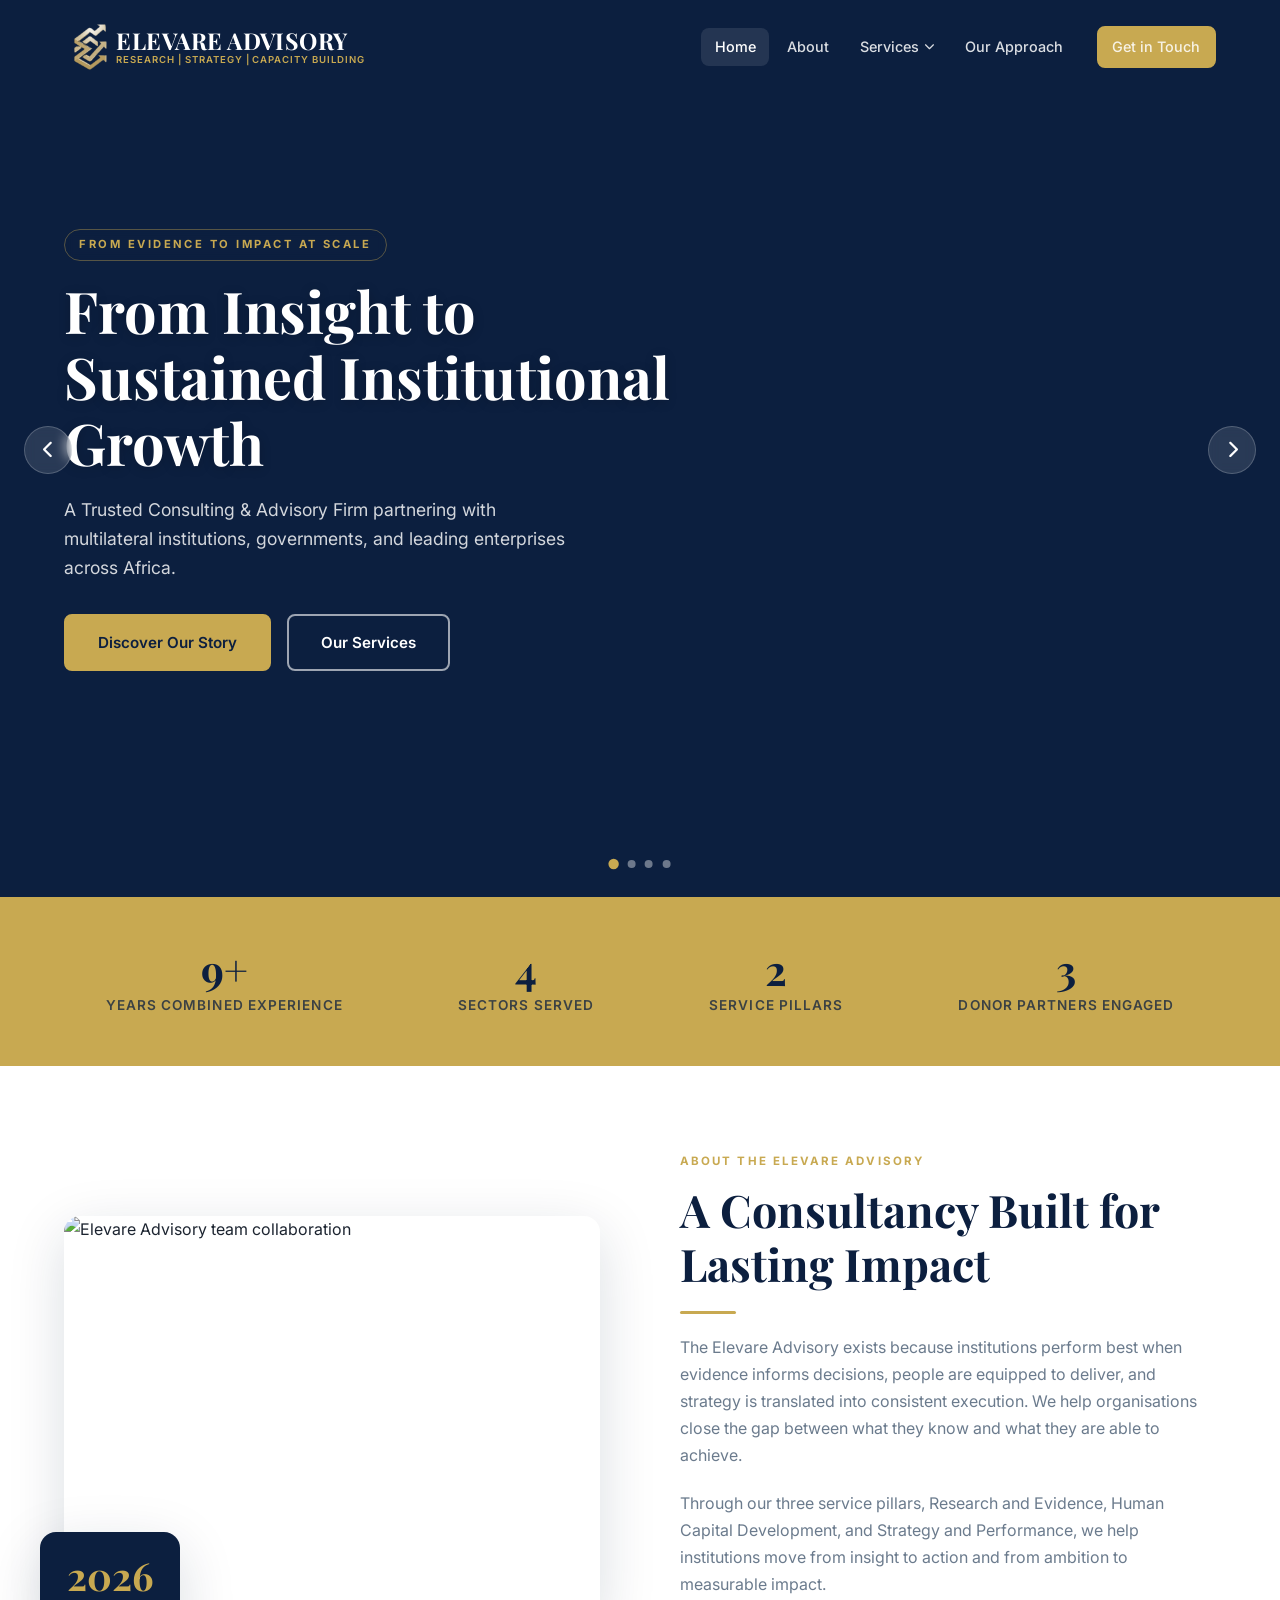
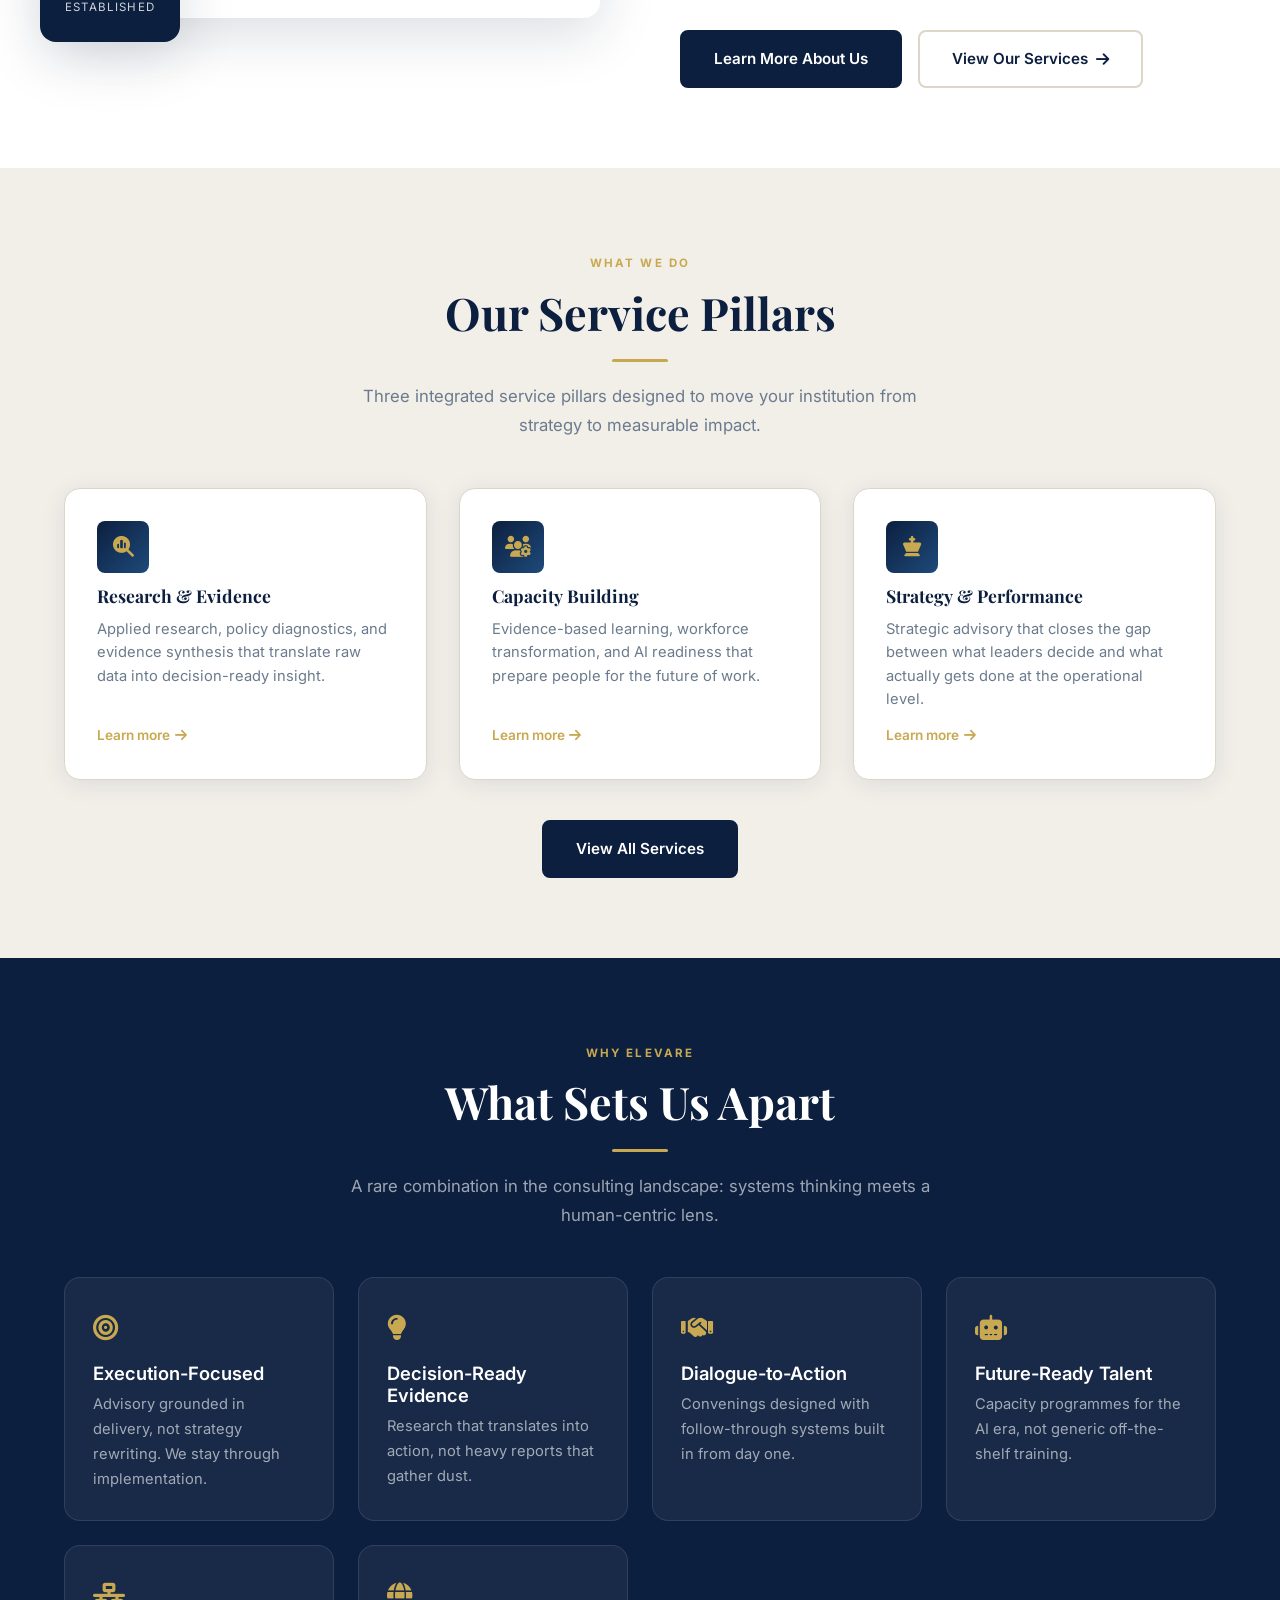
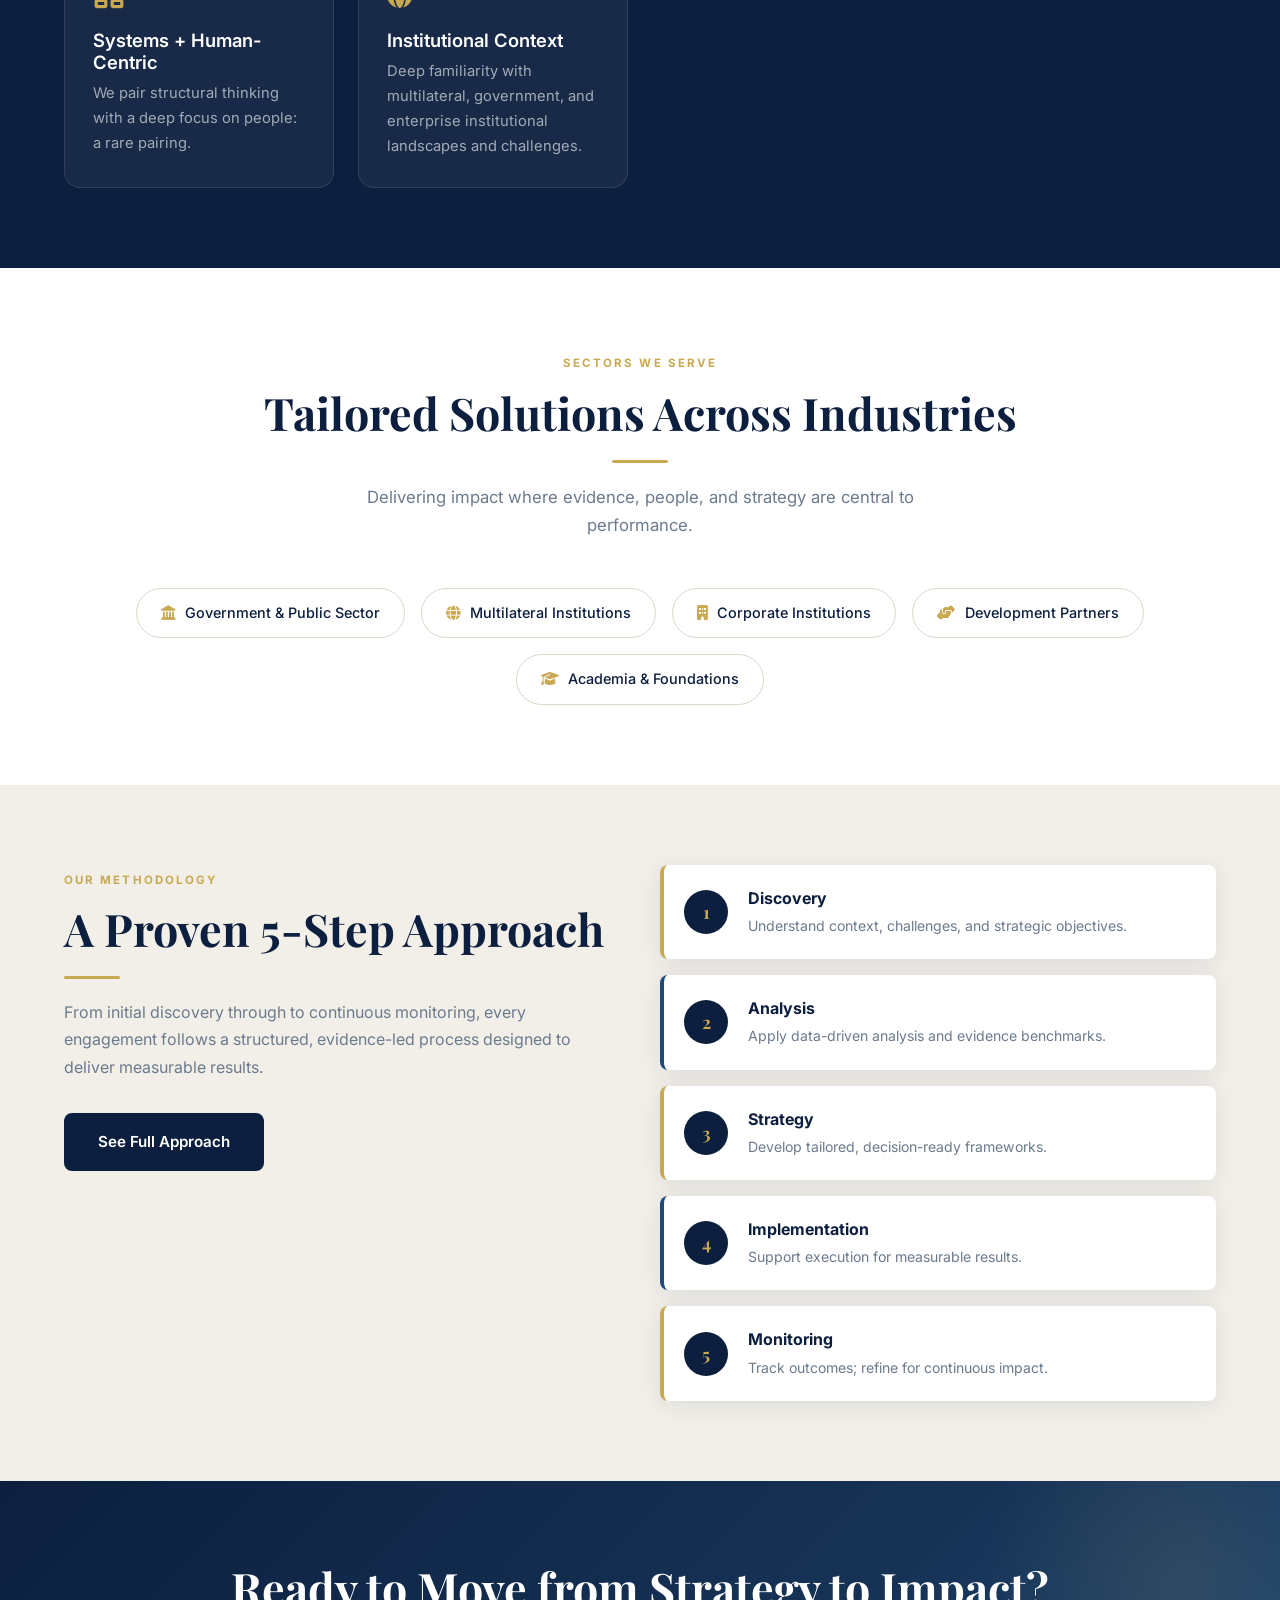
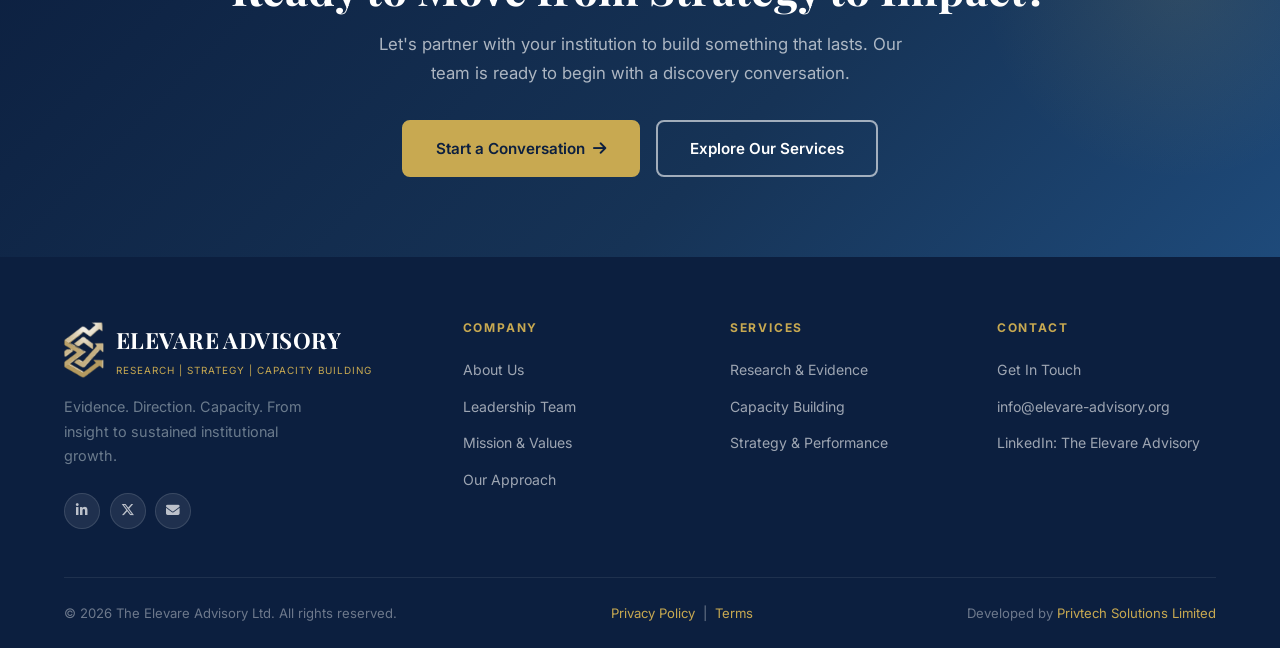
==== commit fd227b07: "Fix logo clarity, dashes, service links, missing slide, About copy, icons, and tagline - Rebuild nav" ====
--- a/index.html
+++ b/index.html
@@ -3,7 +3,7 @@
 <head>
   <meta charset="UTF-8" />
   <meta name="viewport" content="width=device-width, initial-scale=1.0" />
-  <title>The Elevare Advisory — Evidence. Dialogue. Leadership.</title>
+  <title>The Elevare Advisory — Evidence. Direction. Capacity.</title>
   <meta name="description" content="A trusted advisory firm delivering evidence-based research, capacity building, and strategic performance advisory for multilateral institutions and leading enterprises." />
   <link rel="preconnect" href="https://fonts.googleapis.com" />
   <link rel="preconnect" href="https://fonts.gstatic.com" crossorigin />
@@ -18,7 +18,11 @@
     <div class="container">
       <div class="nav-inner">
         <a href="index.html" class="nav-logo-wrap">
-          <img src="logo-light.png" alt="Elevare Advisory" class="nav-logo-img" />
+          <img src="logo-icon.png" alt="" class="nav-logo-icon" aria-hidden="true" />
+          <div class="nav-logo">
+            <span class="nav-logo-name">Elevare Advisory</span>
+            <span class="nav-logo-tag">Research | Strategy | Capacity Building</span>
+          </div>
         </a>
         <div class="nav-links">
           <a href="index.html">Home</a>
@@ -72,7 +76,7 @@
             <h1 class="slide-title">Decision-Ready Evidence, Not Heavy Reports</h1>
             <p class="slide-desc">Applied research and policy diagnostics that translate data into actionable insights for institutions and governments.</p>
             <div class="slide-actions">
-              <a href="services.html" class="btn btn-primary">Research Services</a>
+              <a href="services.html#research-evidence" class="btn btn-primary">Research Services</a>
               <a href="contact.html" class="btn btn-outline">Engage Us</a>
             </div>
           </div>
@@ -87,10 +91,28 @@
         <div class="container">
           <div class="slide-text">
             <span class="slide-eyebrow">Capacity Building</span>
-            <h1 class="slide-title">Building a Future-Proof Workforce — Leaders Ready for the AI Era</h1>
+            <h1 class="slide-title">Building a Future-Proof Workforce: Leaders Ready for the AI Era</h1>
             <p class="slide-desc">Mentorship cohorts, leadership clinics, and skills development programmes designed for the next generation of institutional leaders and the future of work.</p>
             <div class="slide-actions">
-              <a href="services.html" class="btn btn-primary">Capacity Building</a>
+              <a href="services.html#capacity-building" class="btn btn-primary">Capacity Building</a>
+              <a href="contact.html" class="btn btn-outline">Start a Conversation</a>
+            </div>
+          </div>
+        </div>
+      </div>
+    </div>
+
+    <!-- Slide 4 – African professionals in a strategy discussion -->
+    <div class="slide" style="background-image: url('https://images.pexels.com/photos/9301316/pexels-photo-9301316.jpeg?auto=compress&cs=tinysrgb&w=1920&h=900&fit=crop');">
+      <div class="slide-overlay"></div>
+      <div class="slide-content">
+        <div class="container">
+          <div class="slide-text">
+            <span class="slide-eyebrow">Strategy &amp; Performance</span>
+            <h1 class="slide-title">Strategy Turns Ambition Into Results</h1>
+            <p class="slide-desc">Strategic advisory that closes the gap between what leaders decide and what actually gets done, sustaining momentum long after the plan is signed off.</p>
+            <div class="slide-actions">
+              <a href="services.html#strategy-performance" class="btn btn-primary">Strategy Services</a>
               <a href="contact.html" class="btn btn-outline">Start a Conversation</a>
             </div>
           </div>
@@ -103,6 +125,7 @@
       <button class="dot active" aria-label="Slide 1"></button>
       <button class="dot" aria-label="Slide 2"></button>
       <button class="dot" aria-label="Slide 3"></button>
+      <button class="dot" aria-label="Slide 4"></button>
     </div>
 
     <!-- Arrows -->
@@ -156,11 +179,8 @@
           <span class="section-label">About The Elevare Advisory</span>
           <h2 class="section-title">A Consultancy Built for Lasting Impact</h2>
           <div class="gold-line"></div>
-          <blockquote>
-            "We don't just advise — we partner with leaders to build institutions that endure."
-          </blockquote>
-          <p>The Elevare Advisory is a specialised consultancy that helps institutions move from ambition to measurable impact. We work at the intersection of evidence, dialogue, and human capital — three areas where strategies most often stall in execution and institutional reform.</p>
-          <p>We partner with multilateral institutions, governments, and leading enterprises to deliver evidence-based research, sharp strategy, and lasting human capital development.</p>
+          <p>The Elevare Advisory exists because institutions perform best when evidence informs decisions, people are equipped to deliver, and strategy is translated into consistent execution. We help organisations close the gap between what they know and what they are able to achieve.</p>
+          <p>Through our three service pillars, Research and Evidence, Human Capital Development, and Strategy and Performance, we help institutions move from insight to action and from ambition to measurable impact.</p>
           <div style="display:flex; gap:1rem; margin-top:2rem; flex-wrap:wrap;">
             <a href="about.html" class="btn btn-navy">Learn More About Us</a>
             <a href="services.html" class="btn btn-outline" style="border-color:var(--border);color:var(--navy);">View Our Services <i class="fa-solid fa-arrow-right"></i></a>
@@ -184,19 +204,19 @@
           <div class="service-icon"><i class="fa-solid fa-magnifying-glass-chart"></i></div>
           <h3>Research &amp; Evidence</h3>
           <p>Applied research, policy diagnostics, and evidence synthesis that translate raw data into decision-ready insight.</p>
-          <a href="services.html" class="learn-more">Learn more <i class="fa-solid fa-arrow-right"></i></a>
+          <a href="services.html#research-evidence" class="learn-more">Learn more <i class="fa-solid fa-arrow-right"></i></a>
         </div>
         <div class="service-card reveal reveal-delay-2">
           <div class="service-icon"><i class="fa-solid fa-users-gear"></i></div>
           <h3>Capacity Building</h3>
           <p>Evidence-based learning, workforce transformation, and AI readiness that prepare people for the future of work.</p>
-          <a href="services.html" class="learn-more">Learn more <i class="fa-solid fa-arrow-right"></i></a>
+          <a href="services.html#capacity-building" class="learn-more">Learn more <i class="fa-solid fa-arrow-right"></i></a>
         </div>
         <div class="service-card reveal reveal-delay-3">
           <div class="service-icon"><i class="fa-solid fa-chess-king"></i></div>
           <h3>Strategy &amp; Performance</h3>
           <p>Strategic advisory that closes the gap between what leaders decide and what actually gets done at the operational level.</p>
-          <a href="services.html" class="learn-more">Learn more <i class="fa-solid fa-arrow-right"></i></a>
+          <a href="services.html#strategy-performance" class="learn-more">Learn more <i class="fa-solid fa-arrow-right"></i></a>
         </div>
       </div>
       <div style="text-align:center; margin-top:2.5rem;" class="reveal">
@@ -212,7 +232,7 @@
         <span class="section-label">Why Elevare</span>
         <h2 class="section-title" style="color:var(--white);">What Sets Us Apart</h2>
         <div class="gold-line gold-line-center"></div>
-        <p class="section-intro">A rare combination in the consulting landscape — systems thinking meets a human-centric lens.</p>
+        <p class="section-intro">A rare combination in the consulting landscape: systems thinking meets a human-centric lens.</p>
       </div>
       <div class="why-grid">
         <div class="why-card reveal reveal-delay-1">
@@ -223,7 +243,7 @@
         <div class="why-card reveal reveal-delay-2">
           <div class="why-icon"><i class="fa-solid fa-lightbulb"></i></div>
           <h4>Decision-Ready Evidence</h4>
-          <p>Research that translates into action — not heavy reports that gather dust.</p>
+          <p>Research that translates into action, not heavy reports that gather dust.</p>
         </div>
         <div class="why-card reveal reveal-delay-3">
           <div class="why-icon"><i class="fa-solid fa-handshake"></i></div>
@@ -233,12 +253,12 @@
         <div class="why-card reveal reveal-delay-4">
           <div class="why-icon"><i class="fa-solid fa-robot"></i></div>
           <h4>Future-Ready Talent</h4>
-          <p>Capacity programmes for the AI era — not generic, off-the-shelf training.</p>
+          <p>Capacity programmes for the AI era, not generic off-the-shelf training.</p>
         </div>
         <div class="why-card reveal reveal-delay-5">
           <div class="why-icon"><i class="fa-solid fa-network-wired"></i></div>
           <h4>Systems + Human-Centric</h4>
-          <p>We pair structural thinking with a deep focus on people — a rare pairing.</p>
+          <p>We pair structural thinking with a deep focus on people: a rare pairing.</p>
         </div>
         <div class="why-card reveal reveal-delay-1">
           <div class="why-icon"><i class="fa-solid fa-globe"></i></div>
@@ -255,7 +275,7 @@
       <span class="section-label reveal">Sectors We Serve</span>
       <h2 class="section-title reveal">Tailored Solutions Across Industries</h2>
       <div class="gold-line gold-line-center reveal"></div>
-      <p class="section-intro reveal">Delivering impact where evidence, dialogue, and human capital are central to performance.</p>
+      <p class="section-intro reveal">Delivering impact where evidence, people, and strategy are central to performance.</p>
       <div class="sectors-row">
         <div class="sector-chip reveal reveal-delay-1"><i class="fa-solid fa-landmark"></i> Government &amp; Public Sector</div>
         <div class="sector-chip reveal reveal-delay-2"><i class="fa-solid fa-globe"></i> Multilateral Institutions</div>
@@ -322,8 +342,14 @@
     <div class="container">
       <div class="footer-grid">
         <div class="footer-brand">
-          <img src="logo-light.png" alt="Elevare Advisory" class="footer-logo-img" />
-          <p class="footer-tagline">Evidence. Dialogue. Leadership. From insight to sustained institutional growth.</p>
+          <div class="footer-logo">
+            <img src="logo-icon.png" alt="" class="footer-logo-icon" aria-hidden="true" />
+            <div>
+              <span class="footer-logo-name">Elevare Advisory</span>
+              <span class="footer-logo-tag">Research | Strategy | Capacity Building</span>
+            </div>
+          </div>
+          <p class="footer-tagline">Evidence. Direction. Capacity. From insight to sustained institutional growth.</p>
           <div class="footer-social">
             <a href="#" class="social-btn" aria-label="LinkedIn"><i class="fa-brands fa-linkedin-in"></i></a>
             <a href="#" class="social-btn" aria-label="Twitter/X"><i class="fa-brands fa-x-twitter"></i></a>
--- a/css/style.css
+++ b/css/style.css
@@ -91,18 +91,19 @@
 
 /* ── Logo ── */
 .nav-logo-wrap {
-  display: block;
+  display: flex;
+  align-items: center;
+  gap: 0.6rem;
   padding: 4px 10px;
-  line-height: 0;
   transition: var(--transition);
   flex-shrink: 0;
 }
 .nav-logo-wrap:hover { opacity: 0.85; }
-.nav-logo-img { height: 38px; width: auto; display: block; }
-.footer-logo-img {
-  height: 52px; width: auto;
-  display: block; margin-bottom: 1rem;
-}
+.nav-logo-icon { height: 46px; width: auto; display: block; flex-shrink: 0; }
+.footer-logo {
+  display: flex; align-items: center; gap: 0.75rem; margin-bottom: 1rem;
+}
+.footer-logo-icon { height: 56px; width: auto; display: block; flex-shrink: 0; }
 
 /* ── Navigation ── */
 .navbar {
@@ -124,12 +125,13 @@
 .nav-logo-name {
   font-family: 'Playfair Display', serif;
   font-size: 1.45rem; font-weight: 700;
-  color: var(--white); letter-spacing: 0.01em;
+  text-transform: uppercase;
+  color: var(--white); letter-spacing: 0.02em;
 }
 .nav-logo-tag {
   font-size: 0.6rem; font-weight: 600;
-  letter-spacing: 0.22em; text-transform: uppercase;
-  color: var(--gold); margin-top: 1px;
+  letter-spacing: 0.1em; text-transform: uppercase;
+  color: var(--gold); margin-top: 3px;
 }
 .nav-links {
   display: flex; align-items: center; gap: 0.25rem;
@@ -313,6 +315,12 @@
   border-radius: 0 var(--radius) var(--radius) 0;
   font-style: italic; color: var(--navy); font-size: 1.05rem;
 }
+.foundations-list { margin: 0.5rem 0 1.75rem; padding-left: 1.25rem; border-left: 3px solid var(--border); }
+.foundation-item { margin-bottom: 1.5rem; }
+.foundation-item:last-child { margin-bottom: 0; }
+.foundation-item h4 { display: flex; align-items: center; gap: 0.6rem; color: var(--navy); margin-bottom: 0.4rem; }
+.foundation-item h4 i { color: var(--gold); font-size: 0.9rem; }
+.foundation-item p { margin-bottom: 0; font-size: 0.95rem; }
 
 /* ── Services ── */
 .services-section { background: var(--light); }
@@ -514,14 +522,14 @@
 .footer { background: var(--navy); color: rgba(255,255,255,0.7); padding: 4rem 0 0; }
 .footer-grid { display: grid; grid-template-columns: 1.6fr 1fr 1fr 1fr; gap: 3rem; padding-bottom: 3rem; }
 .footer-brand { }
-.footer-logo-name { font-family: 'Playfair Display', serif; font-size: 1.4rem; color: var(--white); }
-.footer-logo-tag  { font-size: 0.6rem; letter-spacing: 0.22em; text-transform: uppercase; color: var(--gold); }
+.footer-logo-name { font-family: 'Playfair Display', serif; font-size: 1.4rem; font-weight: 700; text-transform: uppercase; letter-spacing: 0.02em; color: var(--white); }
+.footer-logo-tag  { font-size: 0.62rem; letter-spacing: 0.1em; text-transform: uppercase; color: var(--gold); margin-top: 3px; display: block; }
 .footer-tagline   { margin-top: 1rem; font-size: 0.9rem; max-width: 260px; }
 .footer-col h5 { font-family: 'Inter', sans-serif; font-size: 0.75rem; font-weight: 700; letter-spacing: 0.15em; text-transform: uppercase; color: var(--gold); margin-bottom: 1.25rem; }
 .footer-col ul li { margin-bottom: 0.6rem; }
 .footer-col ul li a { font-size: 0.88rem; color: rgba(255,255,255,0.6); transition: color var(--transition); }
 .footer-col ul li a:hover { color: var(--gold); }
-.footer-social { display: flex; gap: 0.6rem; margin-top: 1.5rem; }
+.footer-social { display: flex; flex-wrap: wrap; margin-top: 1.5rem; }
 .social-btn {
   width: 36px; height: 36px; border-radius: 50%;
   background: rgba(255,255,255,0.08);
@@ -529,7 +537,10 @@
   display: flex; align-items: center; justify-content: center;
   color: rgba(255,255,255,0.7); font-size: 0.85rem;
   transition: var(--transition);
-}
+  flex-shrink: 0;
+  margin-right: 0.6rem;
+}
+.social-btn:last-child { margin-right: 0; }
 .social-btn:hover { background: var(--gold); border-color: var(--gold); color: var(--navy); }
 .footer-bottom {
   border-top: 1px solid rgba(255,255,255,0.08);
@@ -594,6 +605,9 @@
   .footer-bottom { flex-direction: column; text-align: center; }
   .approach-steps::before { display: none; }
   .slide-arrows { display: none; }
+  .nav-logo-icon { height: 36px; }
+  .nav-logo-name { font-size: 1.15rem; }
+  .nav-logo-tag { font-size: 0.5rem; letter-spacing: 0.06em; }
 }
 @media (max-width: 480px) {
   .grid-4 { grid-template-columns: 1fr; }
